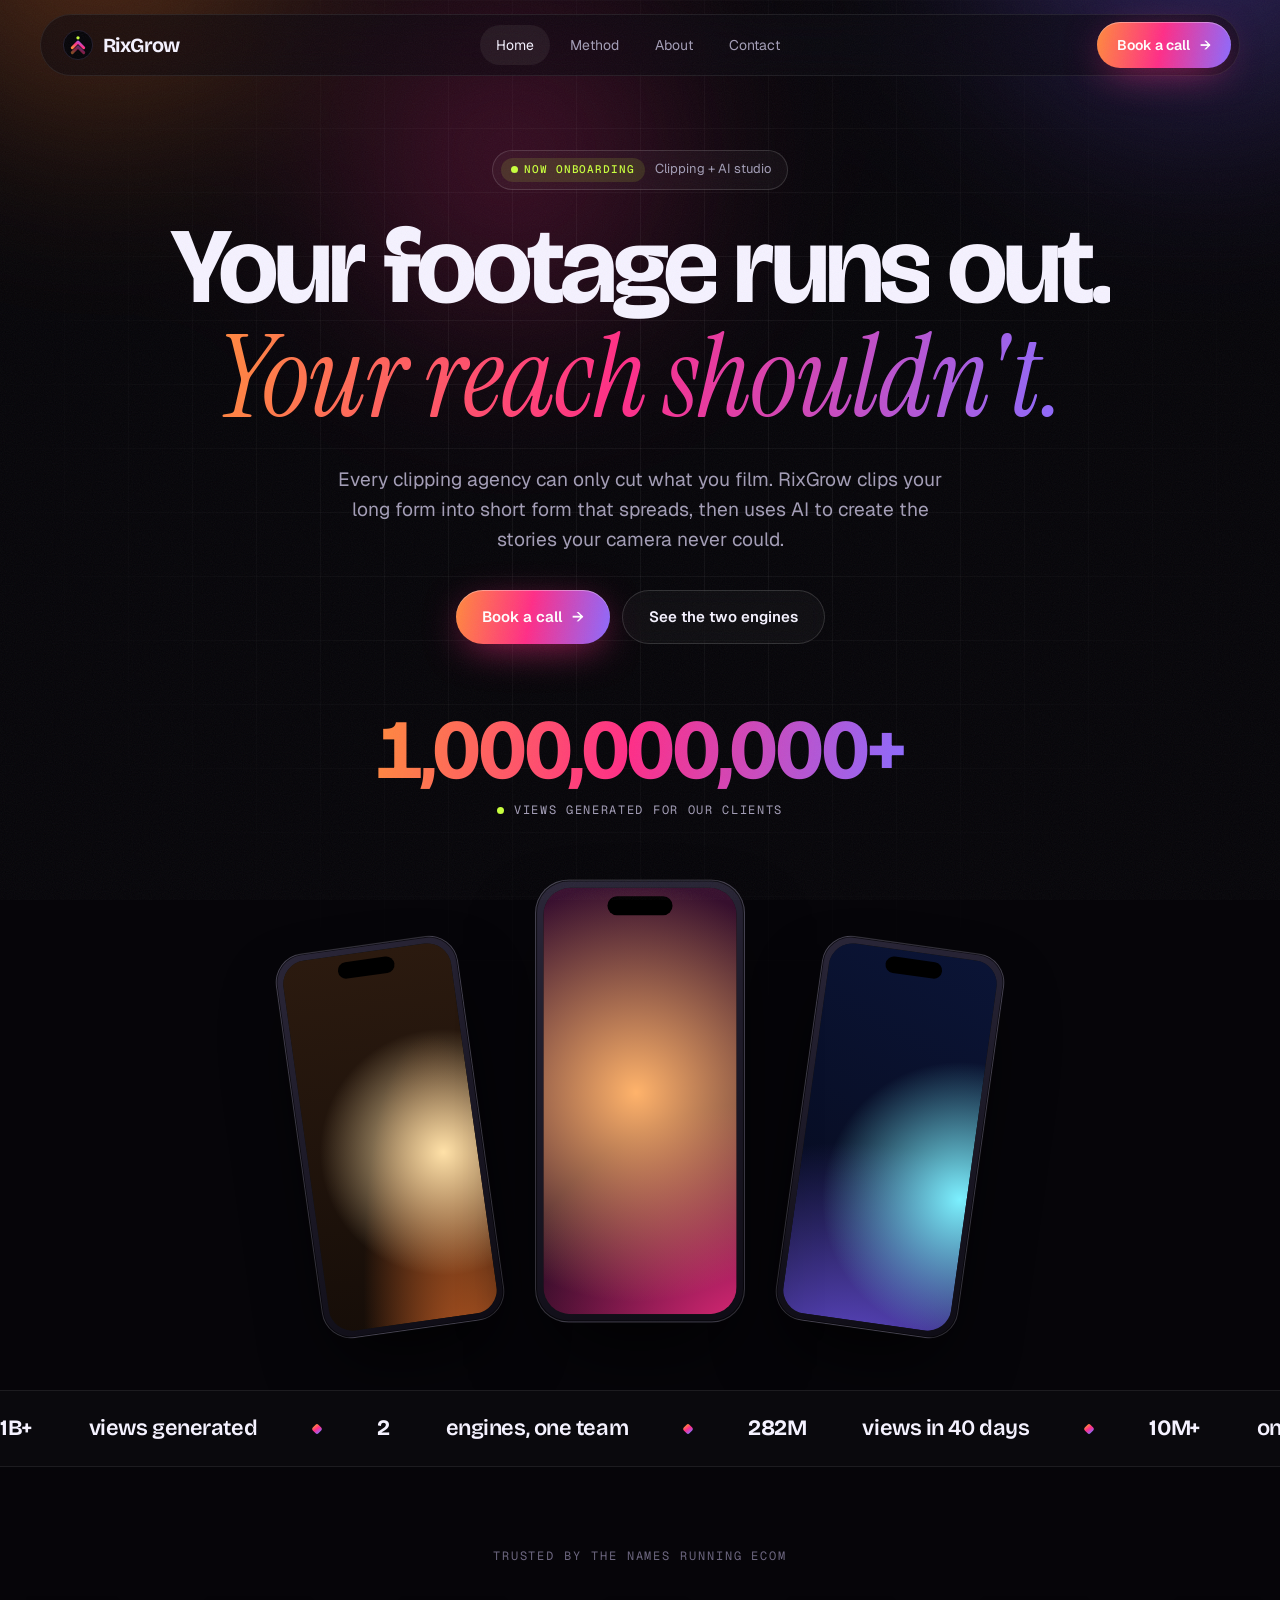
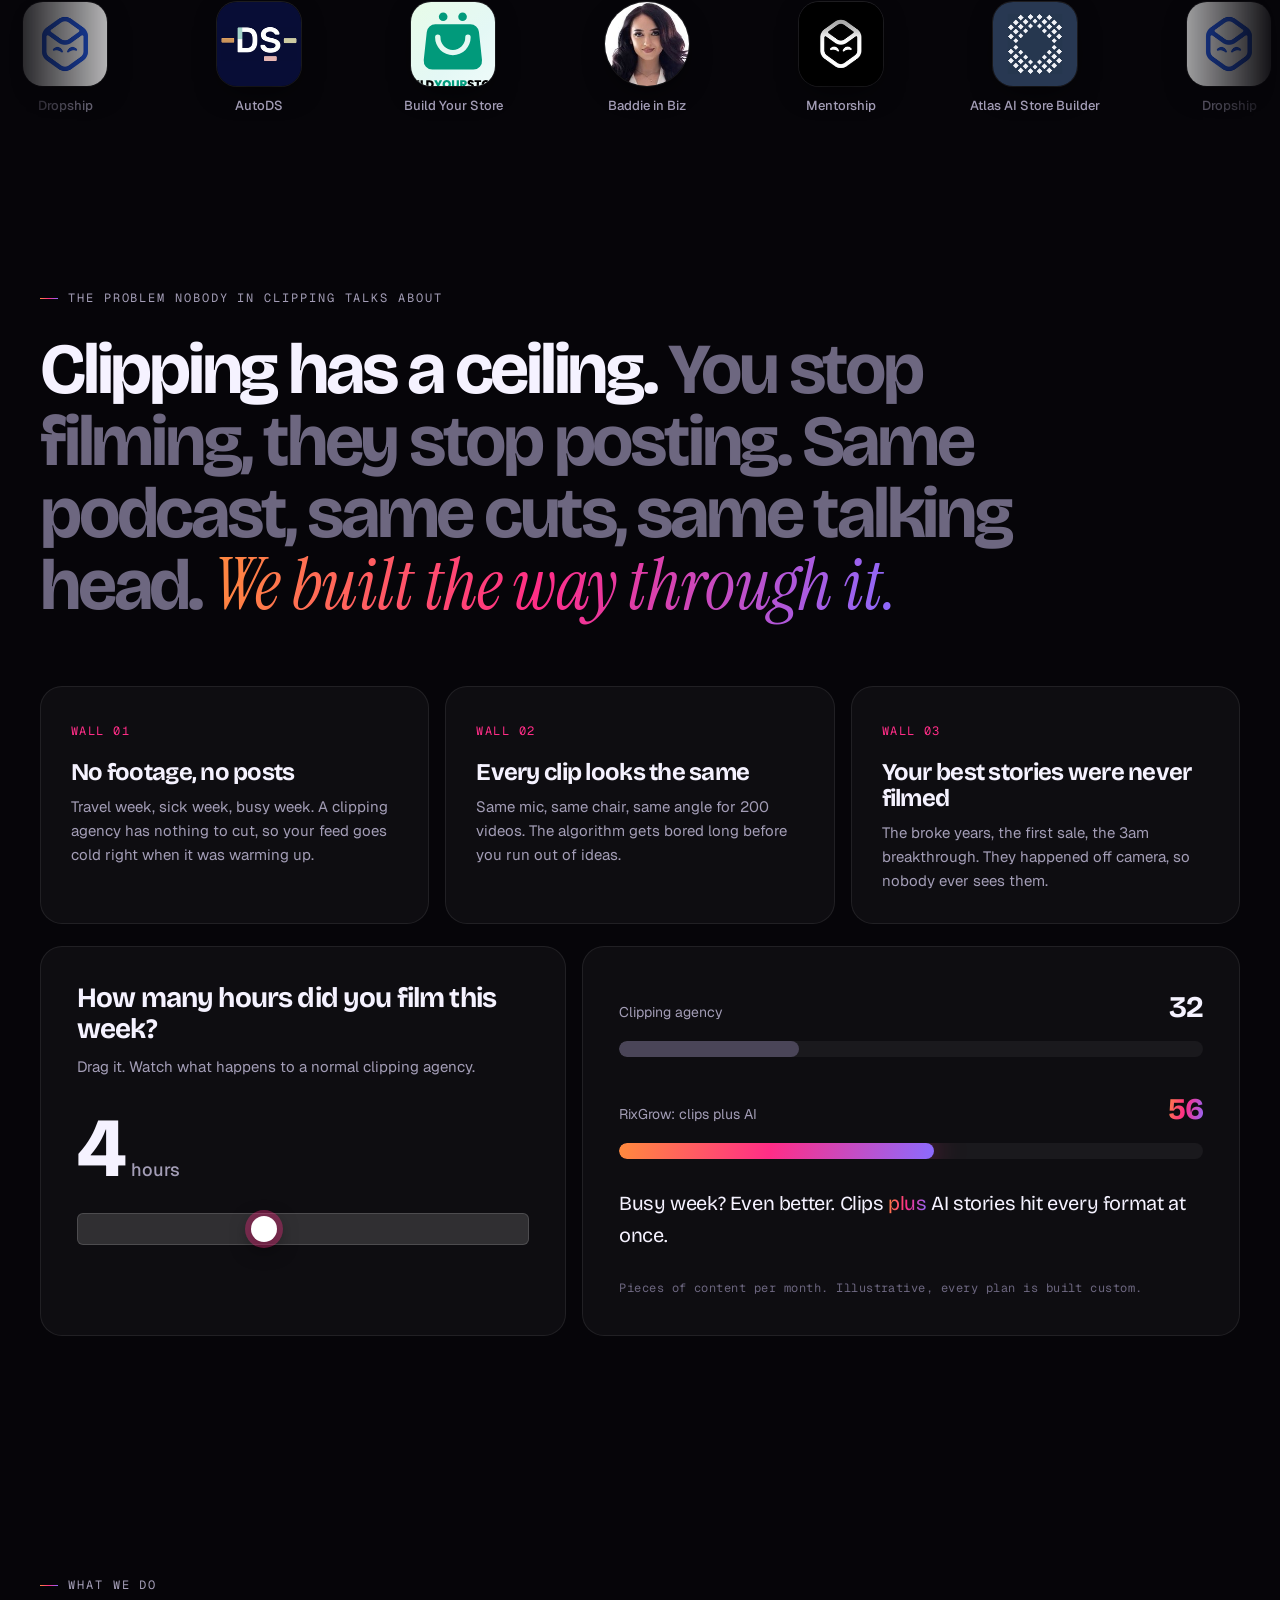
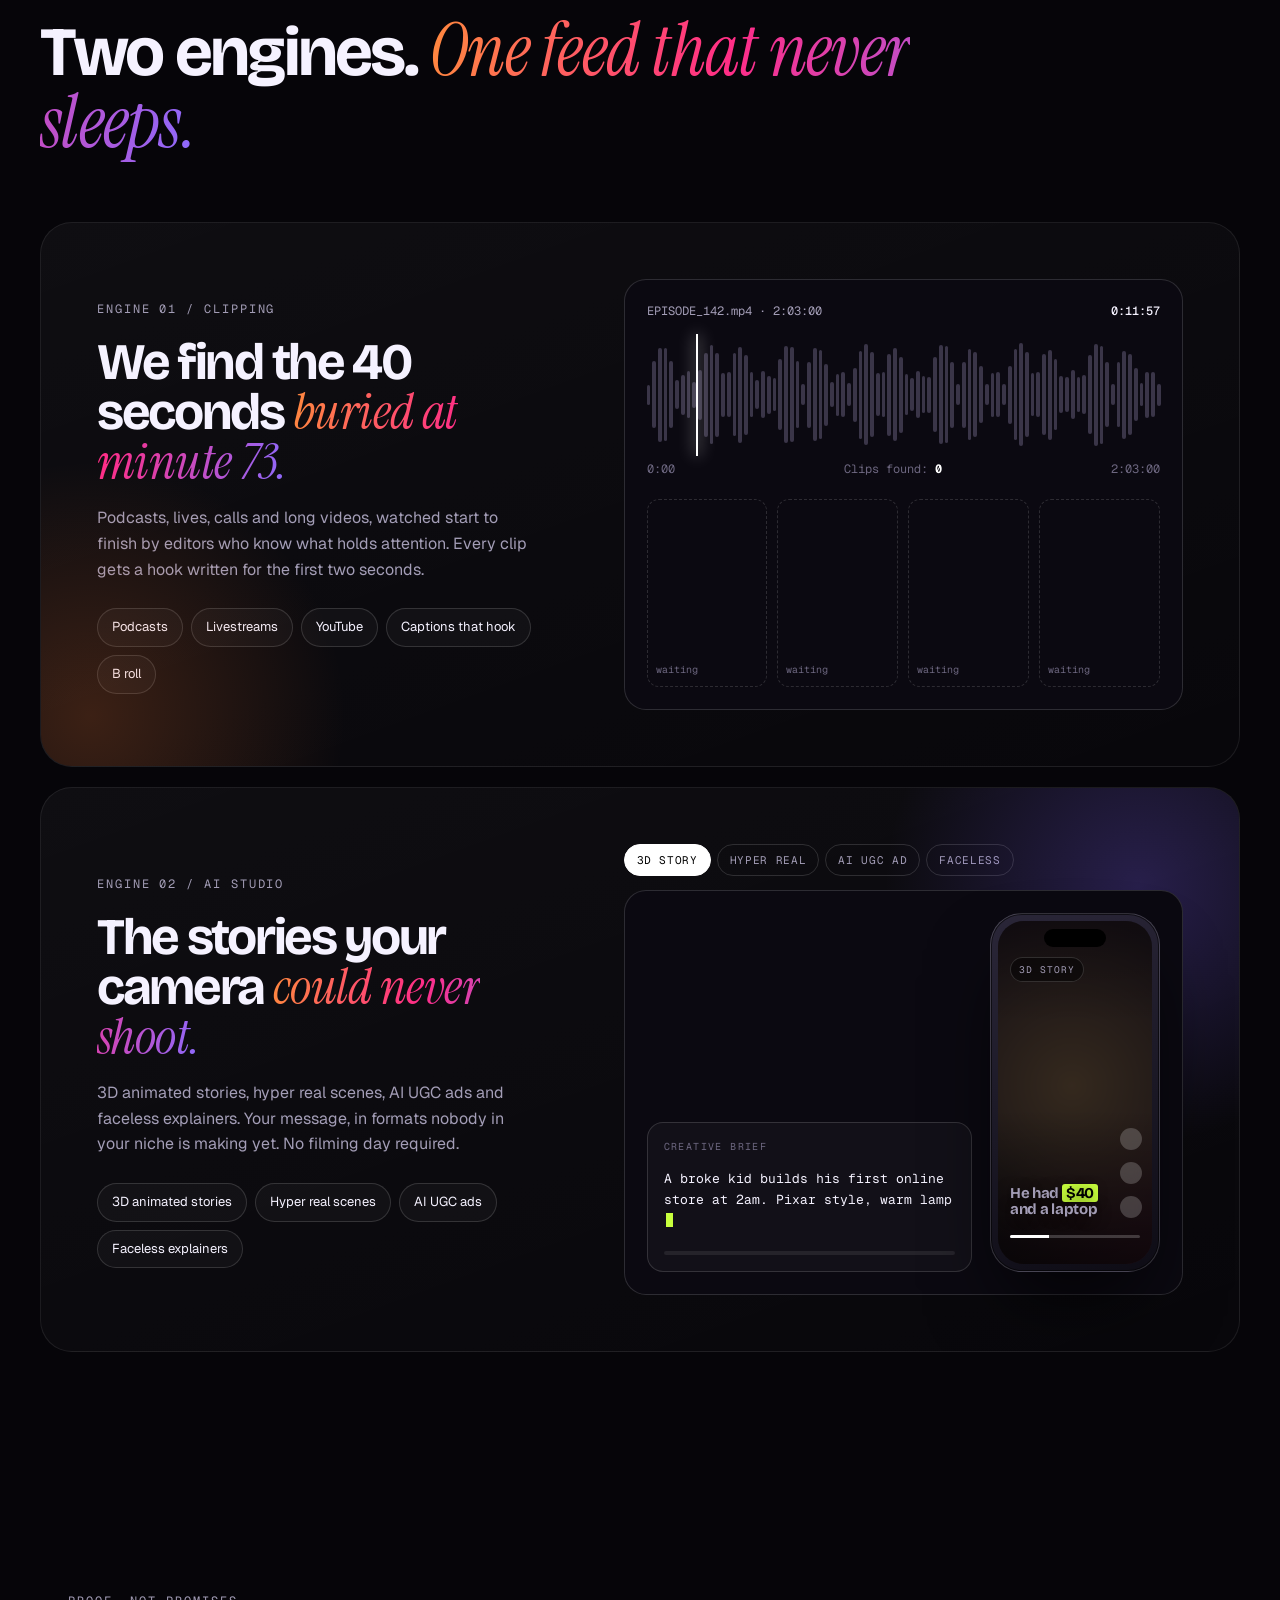
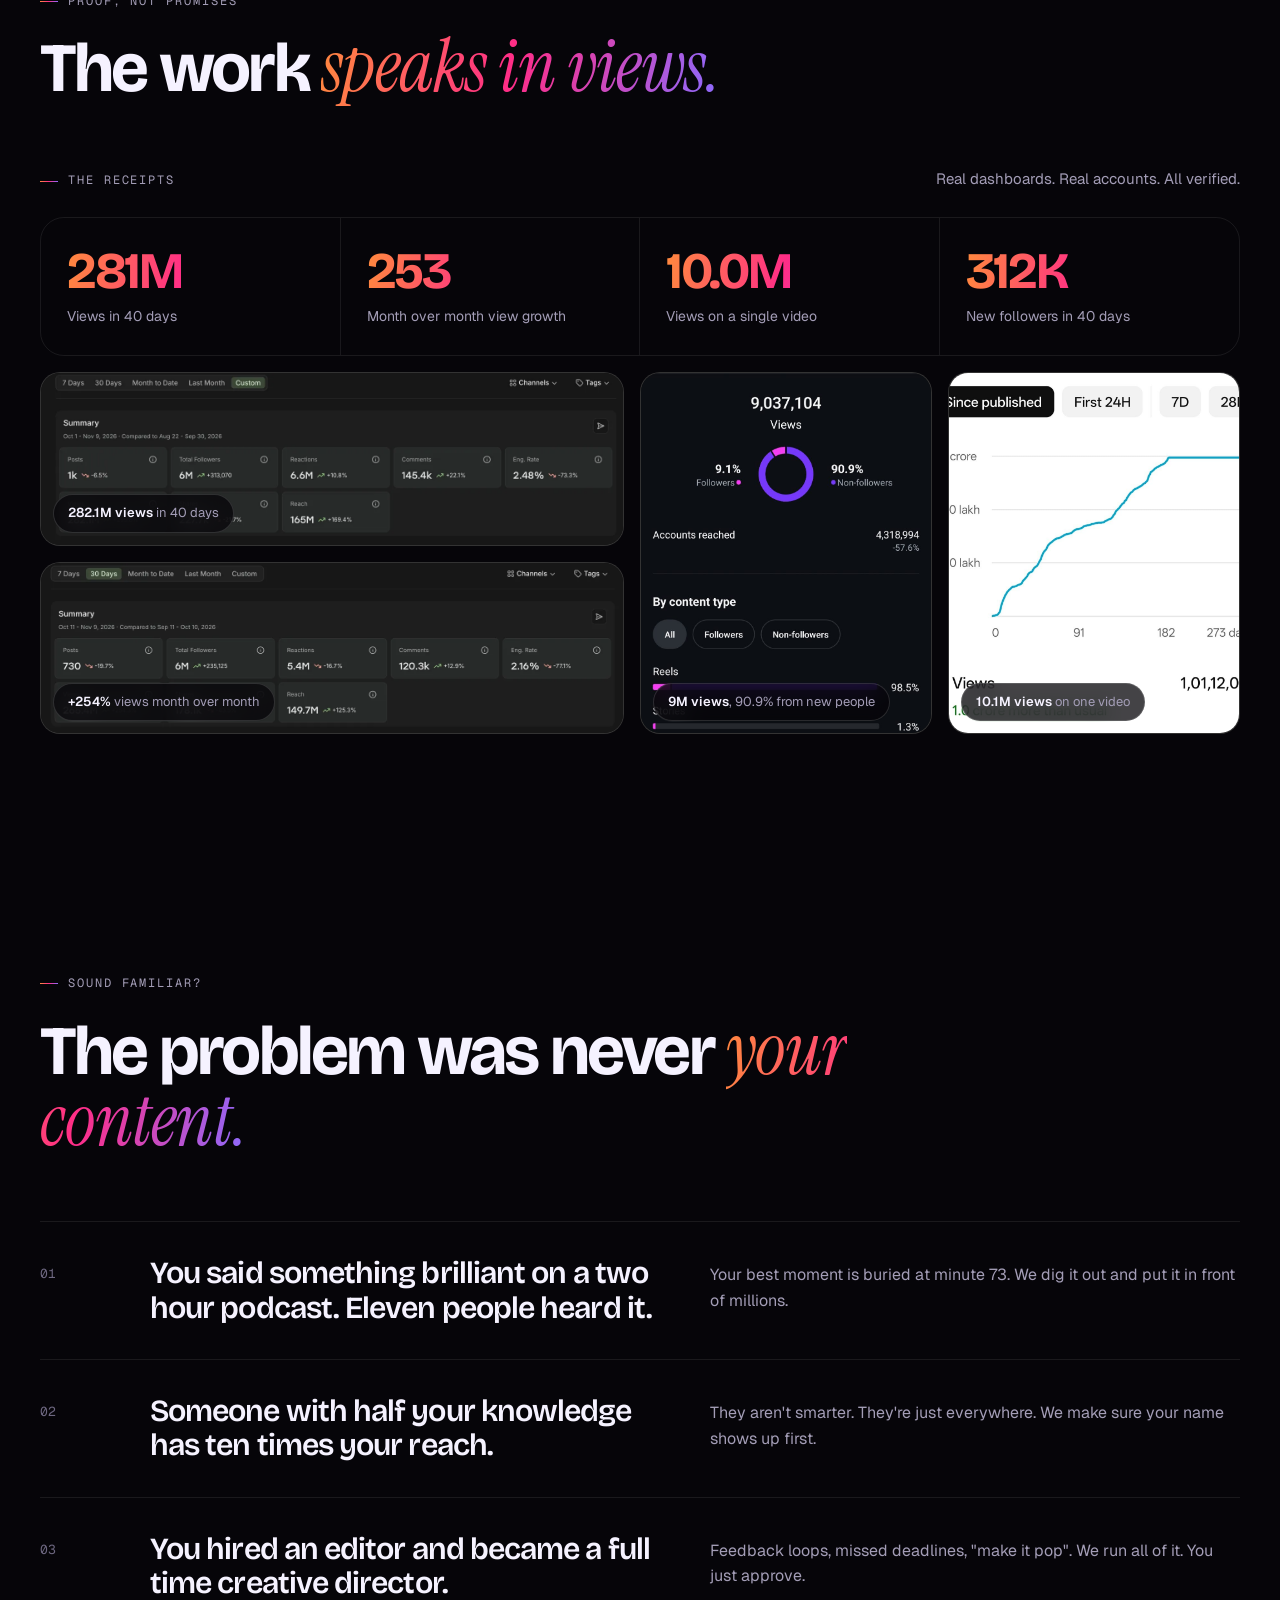
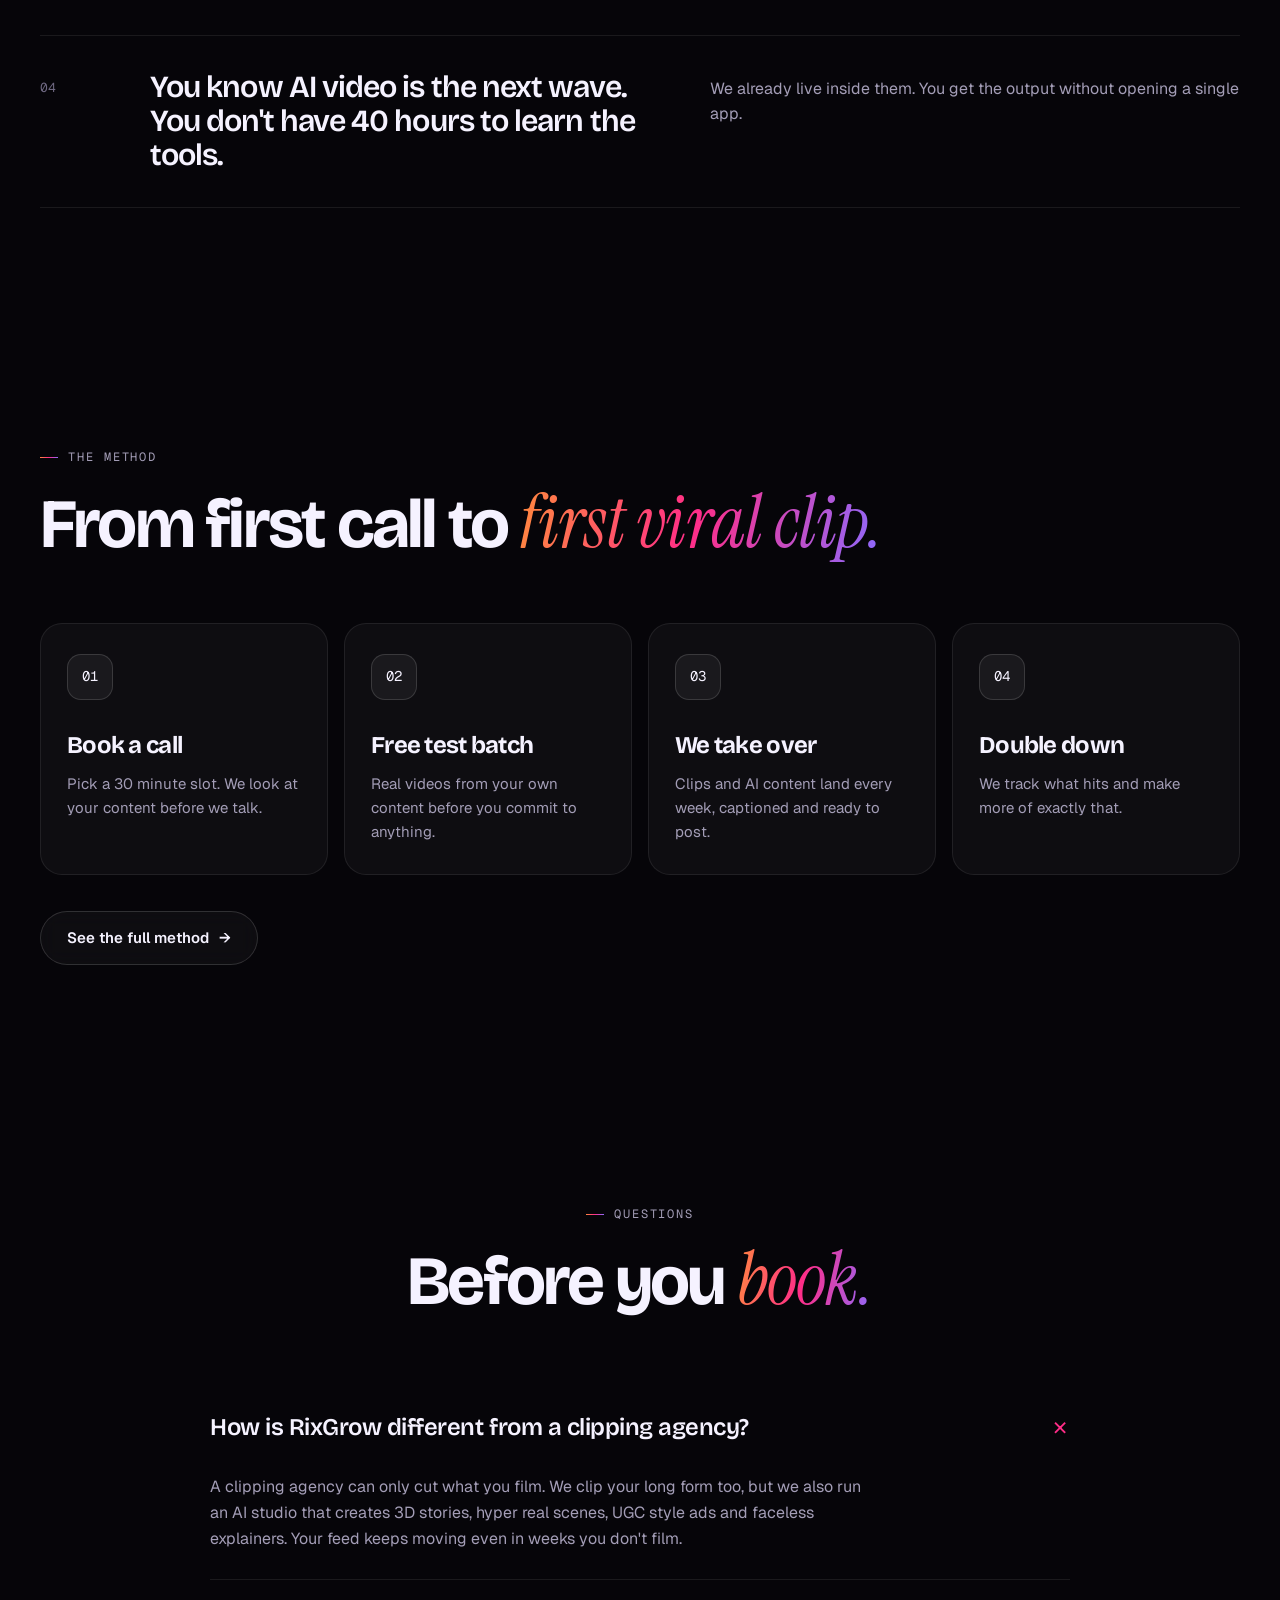
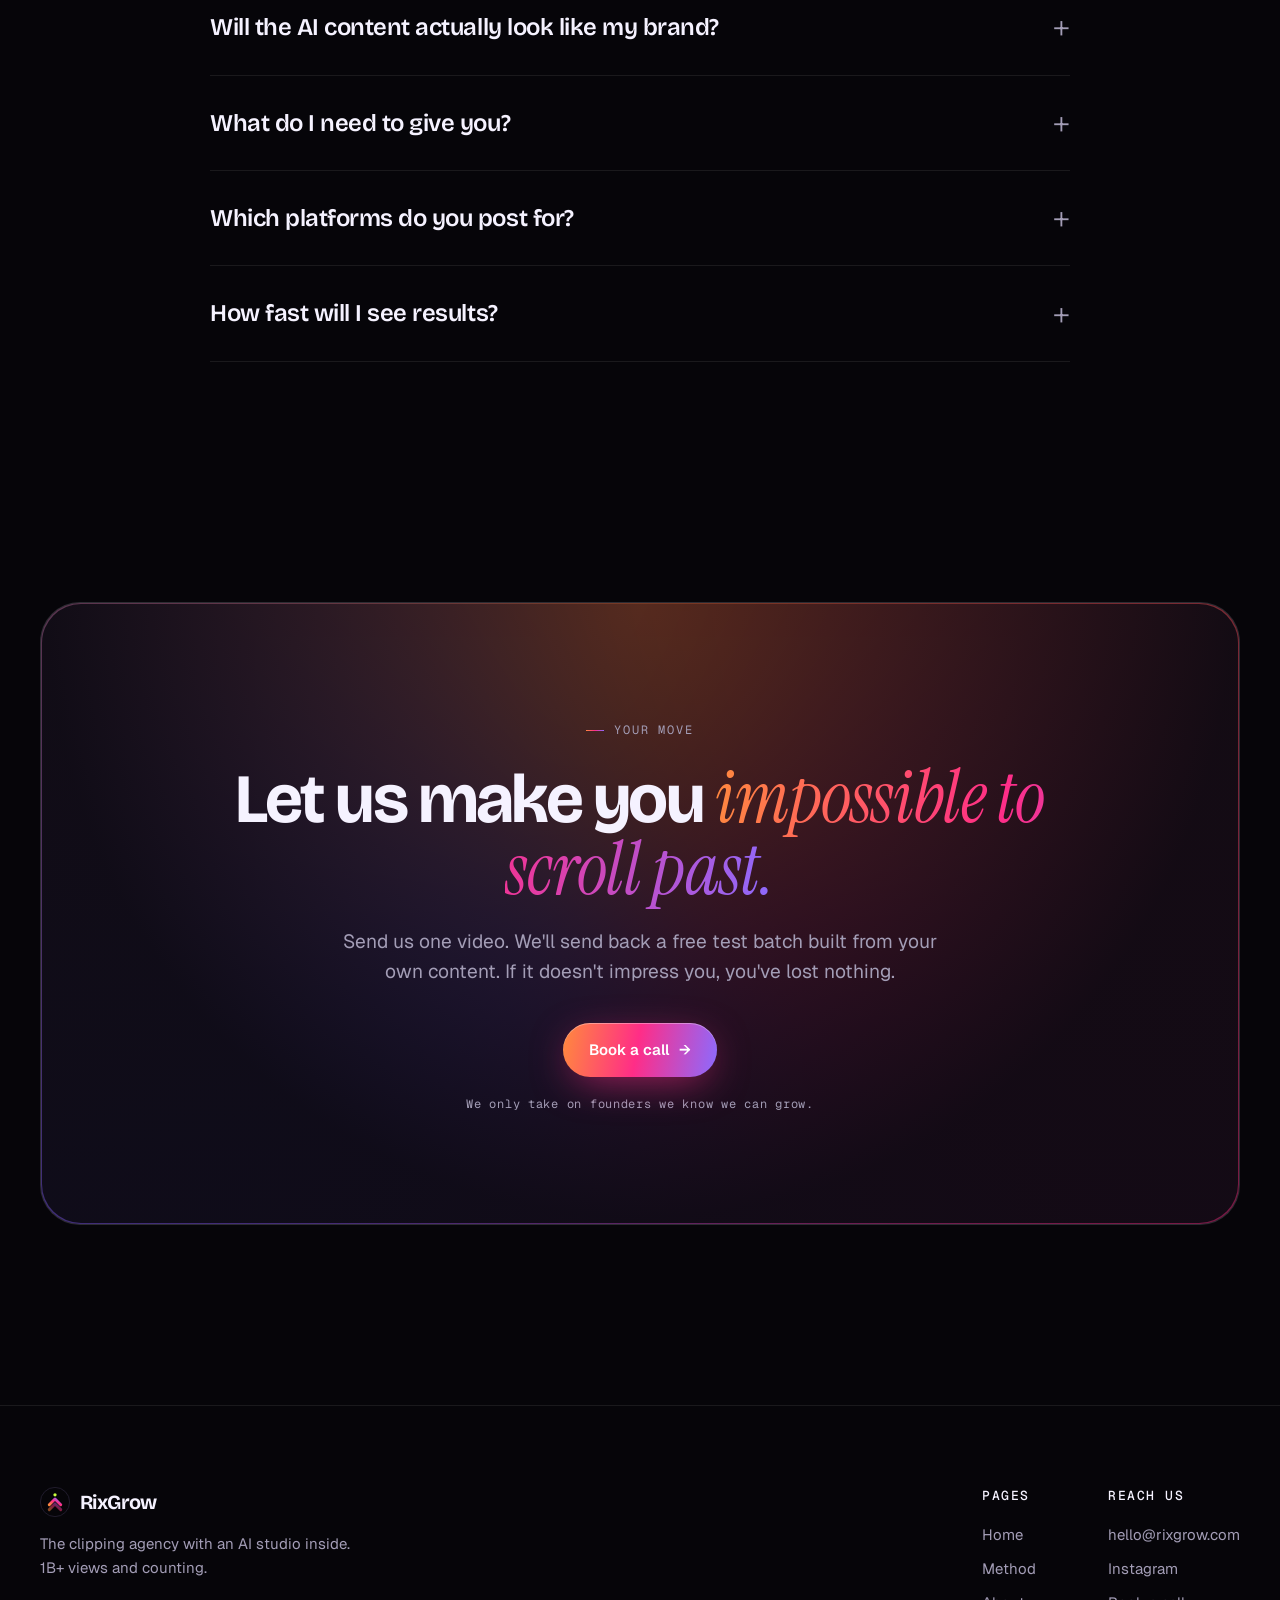
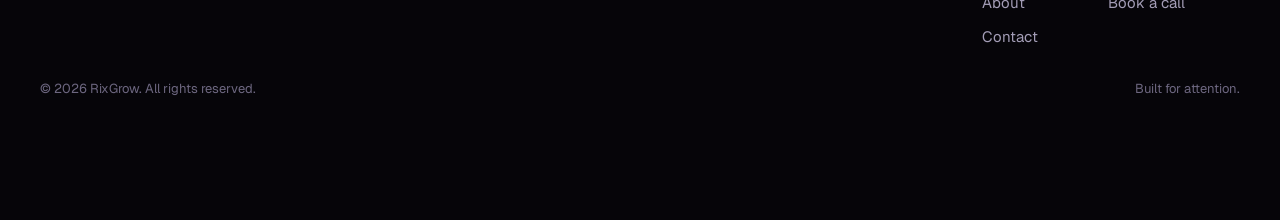
==== index.html @ 68df73bd "Add files via upload" ====
<!doctype html>
<html lang="en">
<head>
<meta charset="utf-8">
<meta name="viewport" content="width=device-width,initial-scale=1">
<title>RixGrow | The Clipping Agency With an AI Studio Inside</title>
<meta name="description" content="RixGrow clips your long form into short form that spreads, then uses AI to create the stories your camera never could. 1B+ views generated.">
<meta name="theme-color" content="#060509">
<link rel="preconnect" href="https://fonts.googleapis.com">
<link rel="preconnect" href="https://fonts.gstatic.com" crossorigin>
<link href="https://fonts.googleapis.com/css2?family=Bricolage+Grotesque:opsz,wght@12..96,400..800&family=Geist:wght@300..700&family=Geist+Mono:wght@400;500&family=Instrument+Serif:ital@0;1&display=swap" rel="stylesheet">
<link rel="stylesheet" href="styles.css?v=9">
<link rel="icon" type="image/svg+xml" href="images/logo-mark.svg">
</head>
<body data-page="home">
<header class="nav"></header>

<main>
  <!-- HERO -->
  <section class="hero">
    <div class="aurora"><span></span><span></span><span></span></div>
    <div class="gridbg"></div>
    <div class="wrap">
      <span class="pill rv"><b><i class="live"></i>NOW ONBOARDING</b> Clipping + AI studio</span>
      <h1 class="h1 split">Your footage runs out.<br><span class="serif grad">Your reach shouldn't.</span></h1>
      <p class="lead rv d2">Every clipping agency can only cut what you film. RixGrow clips your long form into short form that spreads, then uses AI to create the stories your camera never could.</p>
      <div class="ctas rv d3">
        <a href="contact.html" class="btn pri">Book a call <span class="ar">&rarr;</span></a>
        <a href="#engines" class="btn ghost">See the two engines</a>
      </div>

      <div class="counter rv d4">
        <div class="num grad" data-count="1000000000" data-fmt="full" data-suffix="+" data-dur="3200">0</div>
        <div class="lab"><i class="live"></i>Views generated for our clients</div>
      </div>

      <!-- HERO VIDEOS: drop vertical 9:16 mp4s into videos/ named hero-1.mp4 (left), hero-2.mp4 (centre), hero-3.mp4 (right). They autoplay, muted, on loop. -->
      <div class="fan rv d4">
        <div class="phone vid l float" style="animation-delay:-2s"><div class="scr"><div class="art a3"></div><video src="videos/hero-1.mp4" autoplay muted loop playsinline preload="auto" disablepictureinpicture></video><div class="notch"></div></div></div>
        <div class="phone vid c float"><div class="scr"><div class="art a1"></div><video src="videos/hero-2.mp4" autoplay muted loop playsinline preload="auto" disablepictureinpicture></video><div class="notch"></div></div></div>
        <div class="phone vid r float" style="animation-delay:-2s"><div class="scr"><div class="art a2"></div><video src="videos/hero-3.mp4" autoplay muted loop playsinline preload="auto" disablepictureinpicture></video><div class="notch"></div></div></div>
      </div>
    </div>
  </section>

  <!-- TICKER -->
  <div class="ticker">
    <div class="row">
      <span><b>1B+</b> views generated</span><span><b>2</b> engines, one team</span><span><b>282M</b> views in 40 days</span><span><b>10M+</b> on a single video</span><span><b>0</b> hours on camera for AI content</span><span>Reels &middot; Shorts &middot; TikTok</span><span><b>10+</b> active clients</span>
      <span><b>1B+</b> views generated</span><span><b>2</b> engines, one team</span><span><b>282M</b> views in 40 days</span><span><b>10M+</b> on a single video</span><span><b>0</b> hours on camera for AI content</span><span>Reels &middot; Shorts &middot; TikTok</span><span><b>10+</b> active clients</span>
    </div>
  </div>

  <!-- BRANDS -->
  <div class="brands rv">
    <p class="cap">Trusted by the names running ecom</p>
    <div class="marq">
      <div class="row">
        <span class="logo-slot"><img src="images/logos/dropship-io.png" alt="Dropship logo" class="" loading="lazy" width="72" height="72"><em>Dropship</em></span><span class="logo-slot"><img src="images/logos/autods.png" alt="AutoDS logo" class="" loading="lazy" width="72" height="72"><em>AutoDS</em></span><span class="logo-slot"><img src="images/logos/build-your-store.svg" alt="Build Your Store logo" class="" loading="lazy" width="72" height="72"><em>Build Your Store</em></span><span class="logo-slot"><img src="images/logos/baddie-in-biz.jpg" alt="Baddie in Biz logo" class="round" loading="lazy" width="72" height="72"><em>Baddie in Biz</em></span><span class="logo-slot"><img src="images/logos/mentorship.png" alt="Mentorship logo" class="" loading="lazy" width="72" height="72"><em>Mentorship</em></span><span class="logo-slot"><img src="images/logos/atlas-ai.png" alt="Atlas AI Store Builder logo" class="" loading="lazy" width="72" height="72"><em>Atlas AI Store Builder</em></span>
        <span class="logo-slot"><img src="images/logos/dropship-io.png" alt="Dropship logo" class="" loading="lazy" width="72" height="72"><em>Dropship</em></span><span class="logo-slot"><img src="images/logos/autods.png" alt="AutoDS logo" class="" loading="lazy" width="72" height="72"><em>AutoDS</em></span><span class="logo-slot"><img src="images/logos/build-your-store.svg" alt="Build Your Store logo" class="" loading="lazy" width="72" height="72"><em>Build Your Store</em></span><span class="logo-slot"><img src="images/logos/baddie-in-biz.jpg" alt="Baddie in Biz logo" class="round" loading="lazy" width="72" height="72"><em>Baddie in Biz</em></span><span class="logo-slot"><img src="images/logos/mentorship.png" alt="Mentorship logo" class="" loading="lazy" width="72" height="72"><em>Mentorship</em></span><span class="logo-slot"><img src="images/logos/atlas-ai.png" alt="Atlas AI Store Builder logo" class="" loading="lazy" width="72" height="72"><em>Atlas AI Store Builder</em></span>
      </div>
    </div>
  </div>

  <!-- THE CEILING -->
  <section class="ceiling">
    <div class="wrap">
      <span class="eyebrow rv">The problem nobody in clipping talks about</span>
      <p class="big rv" style="margin-top:26px">Clipping has a ceiling. <span class="dim">You stop filming, they stop posting. Same podcast, same cuts, same talking head.</span> <span class="serif grad">We built the way through it.</span></p>

      <div class="walls">
        <div class="wall rv d1"><span class="x">WALL 01</span><h4>No footage, no posts</h4><p>Travel week, sick week, busy week. A clipping agency has nothing to cut, so your feed goes cold right when it was warming up.</p></div>
        <div class="wall rv d2"><span class="x">WALL 02</span><h4>Every clip looks the same</h4><p>Same mic, same chair, same angle for 200 videos. The algorithm gets bored long before you run out of ideas.</p></div>
        <div class="wall rv d3"><span class="x">WALL 03</span><h4>Your best stories were never filmed</h4><p>The broke years, the first sale, the 3am breakthrough. They happened off camera, so nobody ever sees them.</p></div>
      </div>

      <div class="calc rv">
        <div class="ctrl">
          <h4>How many hours did you film this week?</h4>
          <p>Drag it. Watch what happens to a normal clipping agency.</p>
          <div class="hrs"><span id="hrsv">4</span><small>hours</small></div>
          <input type="range" id="hrs" min="0" max="10" value="4" aria-label="Hours filmed this week">
        </div>
        <div class="out">
          <div class="lane them"><div class="top"><span>Clipping agency</span><b id="them">0</b></div><div class="track"><div class="fill" id="themf"></div></div></div>
          <div class="lane us"><div class="top"><span>RixGrow: clips plus AI</span><b class="grad" id="us">0</b></div><div class="track"><div class="fill" id="usf"></div></div></div>
          <p class="msg" id="msg"></p>
          <p class="note">Pieces of content per month. Illustrative, every plan is built custom.</p>
        </div>
      </div>
    </div>
  </section>

  <!-- ENGINES -->
  <section id="engines">
    <div class="wrap">
      <div class="head rv">
        <span class="eyebrow">What we do</span>
        <h2 class="h2">Two engines. <span class="serif grad">One feed that never sleeps.</span></h2>
      </div>

      <div class="eng clip rv">
        <div>
          <span class="num">ENGINE 01 / CLIPPING</span>
          <h3>We find the 40 seconds <span class="serif grad">buried at minute 73.</span></h3>
          <p>Podcasts, lives, calls and long videos, watched start to finish by editors who know what holds attention. Every clip gets a hook written for the first two seconds.</p>
          <div class="chips"><span>Podcasts</span><span>Livestreams</span><span>YouTube</span><span>Captions that hook</span><span>B roll</span></div>
        </div>
        <div class="demo">
          <div class="top"><span>EPISODE_142.mp4 &middot; 2:03:00</span><b><span id="stamp">0:00:00</span></b></div>
          <div class="wave"><span class="head-line"></span></div>
          <div class="time"><span>0:00</span><span>Clips found: <b style="color:#fff" id="clipcount">0</b></span><span>2:03:00</span></div>
          <div class="found"><div><span>waiting</span></div><div><span>waiting</span></div><div><span>waiting</span></div><div><span>waiting</span></div></div>
        </div>
      </div>

      <div class="eng ai rv">
        <div>
          <span class="num">ENGINE 02 / AI STUDIO</span>
          <h3>The stories your camera <span class="serif grad">could never shoot.</span></h3>
          <p>3D animated stories, hyper real scenes, AI UGC ads and faceless explainers. Your message, in formats nobody in your niche is making yet. No filming day required.</p>
          <div class="chips"><span>3D animated stories</span><span>Hyper real scenes</span><span>AI UGC ads</span><span>Faceless explainers</span></div>
        </div>
        <div>
          <div class="tabs"></div>
          <div class="studio demo">
            <div class="prompt">
              <span class="lab mono">Creative brief</span>
              <div class="txt mono"></div>
              <div class="render"><i></i></div>
            </div>
            <div class="phone"><div class="scr"><div class="art a1"></div><div class="notch"></div><span class="tag">3D story</span><div class="cap">He had <em>$40</em> and a laptop</div><div class="side"><i></i><i></i><i></i></div><div class="bar"></div></div></div>
          </div>
        </div>
      </div>
    </div>
  </section>

  <!-- RESULTS -->
  <section>
    <div class="wrap">
      <div class="head rv">
        <span class="eyebrow">Proof, not promises</span>
        <h2 class="h2">The work <span class="serif grad">speaks in views.</span></h2>
      </div>
      <div class="receipts-head rv">
        <span class="eyebrow">The receipts</span>
        <p>Real dashboards. Real accounts. All verified.</p>
      </div>
      <div class="rstats rv">
        <div><div class="n grad" data-count="282100000" data-fmt="short" data-suffix="+">0</div><div class="l">Views in 40 days</div></div>
        <div><div class="n grad" data-count="254" data-suffix="%">0</div><div class="l">Month over month view growth</div></div>
        <div><div class="n grad" data-count="10100000" data-fmt="short" data-suffix="+">0</div><div class="l">Views on a single video</div></div>
        <div><div class="n grad" data-count="313000" data-fmt="short" data-suffix="+">0</div><div class="l">New followers in 40 days</div></div>
      </div>
      <div class="receipts">
        <figure class="rc wide rv"><img src="images/proof/dash-40d.webp" alt="Dashboard: 282.1M views from Oct 1 to Nov 9" loading="lazy"><figcaption><b>282.1M views</b> in 40 days</figcaption></figure>
        <figure class="rc wide rv d1"><img src="images/proof/dash-30d.webp" alt="Dashboard: 265.4M views in 30 days, up 254 percent" loading="lazy"><figcaption><b>+254%</b> views month over month</figcaption></figure>
        <figure class="rc tall rv d2"><img src="images/proof/ig-9m.jpg" alt="Instagram insights: 9 million views, 90.9 percent non followers" loading="lazy"><figcaption><b>9M views</b>, 90.9% from new people</figcaption></figure>
        <figure class="rc tall rv d3"><img src="images/proof/yt-10m.jpg" alt="YouTube analytics: 10.1 million views on one video" loading="lazy"><figcaption><b>10.1M views</b> on one video</figcaption></figure>
      </div>
    </div>
  </section>

  <!-- PAINS -->
  <section>
    <div class="wrap">
      <div class="head rv">
        <span class="eyebrow">Sound familiar?</span>
        <h2 class="h2">The problem was never <span class="serif grad">your content.</span></h2>
      </div>
      <div class="plist">
        <div class="prow rv"><span class="k">01</span><p class="q">You said something brilliant on a two hour podcast. Eleven people heard it.</p><p class="a">Your best moment is buried at minute 73. We dig it out and put it in front of millions.</p></div>
        <div class="prow rv"><span class="k">02</span><p class="q">Someone with half your knowledge has ten times your reach.</p><p class="a">They aren't smarter. They're just everywhere. We make sure your name shows up first.</p></div>
        <div class="prow rv"><span class="k">03</span><p class="q">You hired an editor and became a full time creative director.</p><p class="a">Feedback loops, missed deadlines, "make it pop". We run all of it. You just approve.</p></div>
        <div class="prow rv"><span class="k">04</span><p class="q">You know AI video is the next wave. You don't have 40 hours to learn the tools.</p><p class="a">We already live inside them. You get the output without opening a single app.</p></div>
      </div>
    </div>
  </section>

  <!-- METHOD -->
  <section>
    <div class="wrap">
      <div class="head rv">
        <span class="eyebrow">The method</span>
        <h2 class="h2">From first call to <span class="serif grad">first viral clip.</span></h2>
      </div>
      <div class="steps">
        <div class="step rv d1"><div class="k">01</div><h4>Book a call</h4><p>Pick a 30 minute slot. We look at your content before we talk.</p></div>
        <div class="step rv d2"><div class="k">02</div><h4>Free test batch</h4><p>Real videos from your own content before you commit to anything.</p></div>
        <div class="step rv d3"><div class="k">03</div><h4>We take over</h4><p>Clips and AI content land every week, captioned and ready to post.</p></div>
        <div class="step rv d4"><div class="k">04</div><h4>Double down</h4><p>We track what hits and make more of exactly that.</p></div>
      </div>
      <div class="rv" style="margin-top:36px"><a href="method.html" class="btn ghost">See the full method <span class="ar">&rarr;</span></a></div>
    </div>
  </section>

  <!-- FAQ -->
  <section>
    <div class="wrap">
      <div class="head c rv">
        <span class="eyebrow">Questions</span>
        <h2 class="h2">Before you <span class="serif grad">book.</span></h2>
      </div>
      <div class="faq rv">
        <details open><summary>How is RixGrow different from a clipping agency?</summary><p>A clipping agency can only cut what you film. We clip your long form too, but we also run an AI studio that creates 3D stories, hyper real scenes, UGC style ads and faceless explainers. Your feed keeps moving even in weeks you don't film.</p></details>
        <details><summary>Will the AI content actually look like my brand?</summary><p>Yes. Every piece starts from your story, your offer and your voice. We build a style guide in week one so everything we make looks and sounds like you, not like a generic AI video.</p></details>
        <details><summary>What do I need to give you?</summary><p>Links to your long form content and one call with us. That's it. We handle hooks, editing, captions, AI production and posting schedules.</p></details>
        <details><summary>Which platforms do you post for?</summary><p>Instagram Reels, YouTube Shorts and TikTok. Every video gets cut, captioned and sized for each one.</p></details>
        <details><summary>How fast will I see results?</summary><p>You see real work in your free test batch before you commit. Most clients see their first strong performers within the first month, and every month gets sharper because we double down on what hits.</p></details>
      </div>
    </div>
  </section>

  <!-- CTA -->
  <section>
    <div class="wrap">
      <div class="cta rv">
        <span class="eyebrow">Your move</span>
        <h2 class="h2">Let us make you <span class="serif grad">impossible to scroll past.</span></h2>
        <p class="lead">Send us one video. We'll send back a free test batch built from your own content. If it doesn't impress you, you've lost nothing.</p>
        <a href="contact.html" class="btn pri">Book a call <span class="ar">&rarr;</span></a>
        <small>We only take on founders we know we can grow.</small>
      </div>
    </div>
  </section>
</main>

<footer></footer>
<script src="main.js?v=8"></script>
</body>
</html>
---- styles.css ----
/* RixGrow v2 */
:root{
  --bg:#060509; --bg2:#0c0a12; --card:rgba(255,255,255,.035); --card2:rgba(255,255,255,.06);
  --ink:#f5f2ff; --mute:#a39db6; --dim:#6d6780; --line:rgba(255,255,255,.08); --line2:rgba(255,255,255,.14);
  --o:#ff7a2f; --p:#ff2d87; --v:#7b5cff; --lime:#c8ff3d;
  --grad:linear-gradient(100deg,#ff8a3d 0%,#ff2d87 48%,#8b6bff 100%);
  --display:"Bricolage Grotesque",system-ui,sans-serif;
  --sans:"Geist",system-ui,sans-serif;
  --mono:"Geist Mono",ui-monospace,monospace;
  --serif:"Instrument Serif",Georgia,serif;
  --r:22px;
}
*{box-sizing:border-box;margin:0;padding:0}
html{scroll-behavior:smooth}
body{background:var(--bg);color:var(--ink);font-family:var(--sans);font-size:16px;line-height:1.6;-webkit-font-smoothing:antialiased;overflow-x:hidden}
body::before{content:"";position:fixed;inset:0;pointer-events:none;z-index:100;opacity:.05;
  background-image:url("data:image/svg+xml,%3Csvg xmlns='http://www.w3.org/2000/svg' width='180' height='180'%3E%3Cfilter id='n'%3E%3CfeTurbulence type='fractalNoise' baseFrequency='.9' numOctaves='3' stitchTiles='stitch'/%3E%3C/filter%3E%3Crect width='100%25' height='100%25' filter='url(%23n)'/%3E%3C/svg%3E")}
a{color:inherit;text-decoration:none}
img,video{max-width:100%;display:block}
::selection{background:var(--p);color:#fff}

.wrap{width:min(1200px,100% - 40px);margin-inline:auto}
section{padding:120px 0;position:relative}
.grad{background:var(--grad);-webkit-background-clip:text;background-clip:text;color:transparent}
.serif{font-family:var(--serif);font-style:italic;font-weight:400;letter-spacing:-.01em}
.mono{font-family:var(--mono)}
.eyebrow{display:inline-flex;align-items:center;gap:10px;font-family:var(--mono);font-size:12px;letter-spacing:.16em;text-transform:uppercase;color:var(--mute)}
.eyebrow::before{content:"";width:18px;height:1px;background:var(--grad)}
.h1{font-family:var(--display);font-weight:700;font-size:clamp(46px,8.4vw,124px);line-height:.92;letter-spacing:-.045em}
.h2{font-family:var(--display);font-weight:700;font-size:clamp(36px,5.4vw,76px);line-height:.98;letter-spacing:-.04em}
.h3{font-family:var(--display);font-weight:600;font-size:clamp(24px,2.6vw,34px);line-height:1.05;letter-spacing:-.03em}
.h1 .serif,.h2 .serif{font-size:1.06em}
.lead{font-size:clamp(17px,1.5vw,20px);color:var(--mute);max-width:620px;line-height:1.55}
.head{display:flex;flex-direction:column;gap:20px;margin-bottom:64px;max-width:900px}
.head.c{align-items:center;text-align:center;margin-inline:auto}

/* buttons */
.btn{position:relative;display:inline-flex;align-items:center;gap:10px;height:54px;padding:0 26px;border-radius:999px;font-weight:600;font-size:15px;transition:transform .35s cubic-bezier(.2,.8,.2,1),box-shadow .35s;white-space:nowrap;cursor:pointer;border:0;font-family:var(--sans)}
.btn.pri{background:var(--grad);color:#fff;box-shadow:0 10px 40px -10px rgba(255,45,135,.7),inset 0 1px 0 rgba(255,255,255,.35)}
.btn.pri:hover{transform:translateY(-2px);box-shadow:0 18px 60px -10px rgba(255,45,135,.9),inset 0 1px 0 rgba(255,255,255,.35)}
.btn.ghost{background:var(--card);border:1px solid var(--line2);color:var(--ink);backdrop-filter:blur(10px)}
.btn.ghost:hover{background:var(--card2);transform:translateY(-2px)}
.btn .ar{transition:transform .3s}
.btn:hover .ar{transform:translateX(4px)}

/* nav */
.nav{position:fixed;top:14px;left:0;right:0;z-index:50;pointer-events:none}
.nav .bar{pointer-events:auto;display:flex;align-items:center;justify-content:space-between;gap:20px;height:62px;padding:0 8px 0 22px;border-radius:999px;background:rgba(12,10,18,.6);border:1px solid var(--line);backdrop-filter:blur(18px) saturate(1.4);-webkit-backdrop-filter:blur(18px) saturate(1.4)}
.logo{display:flex;align-items:center;gap:10px;font-family:var(--display);font-weight:700;font-size:20px;letter-spacing:-.03em}
.logo img{width:30px;height:30px;display:block}
.nav .links{display:flex;gap:4px}
.nav .links a{padding:9px 16px;border-radius:999px;font-size:14px;color:var(--mute);transition:.25s}
.nav .links a:hover{color:var(--ink)}
.nav .links a.on{color:var(--ink);background:var(--card2)}
.nav .btn{height:46px;padding:0 20px;font-size:14px}
.progress{position:fixed;top:0;left:0;height:2px;background:var(--grad);z-index:60;width:0}

/* mobile tab bar */
.tabbar{display:none}

/* hero */
.hero{min-height:100vh;padding:150px 0 60px;display:flex;flex-direction:column;justify-content:center;overflow:hidden;text-align:center}
.aurora{position:absolute;inset:-20% -10% auto;height:120%;pointer-events:none;z-index:-1;filter:blur(90px);opacity:.75}
.aurora span{position:absolute;border-radius:50%;mix-blend-mode:screen;animation:drift 18s ease-in-out infinite alternate}
.aurora span:nth-child(1){width:48vw;height:48vw;left:-6vw;top:-8vw;background:radial-gradient(circle,rgba(255,122,47,.55),transparent 65%)}
.aurora span:nth-child(2){width:52vw;height:52vw;right:-10vw;top:-12vw;background:radial-gradient(circle,rgba(123,92,255,.6),transparent 65%);animation-delay:-6s}
.aurora span:nth-child(3){width:40vw;height:40vw;left:30vw;top:14vw;background:radial-gradient(circle,rgba(255,45,135,.45),transparent 65%);animation-delay:-12s}
@keyframes drift{to{transform:translate(6vw,4vw) scale(1.15)}}
.gridbg{position:absolute;inset:0;z-index:-1;background-image:linear-gradient(var(--line) 1px,transparent 1px),linear-gradient(90deg,var(--line) 1px,transparent 1px);background-size:64px 64px;mask-image:radial-gradient(ellipse 70% 60% at 50% 30%,#000 20%,transparent 75%);-webkit-mask-image:radial-gradient(ellipse 70% 60% at 50% 30%,#000 20%,transparent 75%);opacity:.6}
.pill{display:inline-flex;align-items:center;gap:10px;padding:7px 16px 7px 8px;border-radius:999px;background:var(--card);border:1px solid var(--line2);font-size:13px;color:var(--mute);backdrop-filter:blur(10px)}
.pill b{white-space:nowrap;display:inline-flex;align-items:center;gap:6px;padding:3px 10px;border-radius:999px;background:rgba(200,255,61,.12);color:var(--lime);font-family:var(--mono);font-size:11px;letter-spacing:.08em;font-weight:500}
.live{width:7px;height:7px;border-radius:50%;background:var(--lime);box-shadow:0 0 0 0 rgba(200,255,61,.7);animation:ping 1.6s infinite}
@keyframes ping{70%{box-shadow:0 0 0 9px rgba(200,255,61,0)}100%{box-shadow:0 0 0 0 rgba(200,255,61,0)}}
.hero .h1{margin:28px auto 26px;max-width:1100px}
.hero .lead{margin:0 auto}
.hero .ctas{display:flex;gap:12px;justify-content:center;margin-top:36px;flex-wrap:wrap}
.counter{margin-top:64px;display:flex;flex-direction:column;align-items:center;gap:8px}
.counter .num{font-family:var(--display);font-weight:700;font-size:clamp(42px,6.6vw,92px);letter-spacing:-.04em;line-height:1;font-variant-numeric:tabular-nums}
.counter .lab{display:flex;align-items:center;gap:10px;font-family:var(--mono);font-size:12px;letter-spacing:.14em;text-transform:uppercase;color:var(--mute)}

/* phone */
.fan{position:relative;height:440px;margin-top:70px;perspective:1400px}
.phone{position:absolute;left:50%;top:0;width:200px;aspect-ratio:9/19;border-radius:32px;padding:7px;background:linear-gradient(160deg,#2a2638,#0e0c15);border:1px solid var(--line2);box-shadow:0 40px 80px -20px rgba(0,0,0,.8),0 0 0 1px rgba(0,0,0,.6) inset;transition:transform .6s cubic-bezier(.2,.8,.2,1)}
.phone .scr{position:relative;width:100%;height:100%;border-radius:26px;overflow:hidden;background:#111}
.phone .art{position:absolute;inset:0;animation:pan 10s ease-in-out infinite alternate;background-size:160% 160%}
@keyframes pan{to{background-position:100% 100%}}
.phone .notch{position:absolute;top:8px;left:50%;transform:translateX(-50%);width:62px;height:18px;border-radius:12px;background:#000;z-index:3}
.phone .tag{position:absolute;top:36px;left:12px;z-index:3;font-family:var(--mono);font-size:9.5px;letter-spacing:.1em;text-transform:uppercase;padding:4px 8px;border-radius:999px;background:rgba(0,0,0,.45);backdrop-filter:blur(6px);border:1px solid rgba(255,255,255,.15)}
.phone .cap{position:absolute;left:12px;right:40px;bottom:46px;z-index:3;font-family:var(--display);font-weight:700;font-size:15px;line-height:1.1;letter-spacing:-.02em;text-shadow:0 2px 14px rgba(0,0,0,.6)}
.phone .cap em{font-style:normal;background:var(--lime);color:#000;padding:0 4px;border-radius:3px}
.phone .side{position:absolute;right:10px;bottom:46px;z-index:3;display:flex;flex-direction:column;gap:12px}
.phone .side i{width:22px;height:22px;border-radius:50%;background:rgba(255,255,255,.2);backdrop-filter:blur(4px)}
.phone .bar{position:absolute;left:12px;right:12px;bottom:26px;height:3px;border-radius:3px;background:rgba(255,255,255,.2);z-index:3;overflow:hidden}
.phone .bar::after{content:"";position:absolute;inset:0;width:30%;background:#fff;animation:play 6s linear infinite}
@keyframes play{from{width:0}to{width:100%}}
.phone .scr::after{content:"";position:absolute;inset:0;background:linear-gradient(180deg,rgba(0,0,0,.25),transparent 30%,transparent 55%,rgba(0,0,0,.65));z-index:2}
/* art styles */
.a1{background:radial-gradient(circle at 30% 30%,#ffb36b,transparent 40%),radial-gradient(circle at 70% 70%,#ff2d87,transparent 50%),linear-gradient(160deg,#3a1030,#120614)}
.a2{background:radial-gradient(circle at 60% 40%,#7cf0ff,transparent 35%),radial-gradient(circle at 30% 80%,#7b5cff,transparent 55%),linear-gradient(200deg,#0b1538,#05060f)}
.a3{background:radial-gradient(circle at 50% 35%,#ffe1a8,transparent 30%),radial-gradient(ellipse at 50% 100%,#ff7a2f,transparent 60%),linear-gradient(180deg,#2b1a0f,#0a0604)}
.a4{background:radial-gradient(circle at 40% 30%,#c8ff3d,transparent 30%),radial-gradient(circle at 70% 80%,#1fd1a5,transparent 50%),linear-gradient(170deg,#0d2a22,#030a08)}
.a5{background:radial-gradient(circle at 70% 25%,#ff8ad8,transparent 35%),radial-gradient(circle at 20% 70%,#8b6bff,transparent 50%),linear-gradient(190deg,#24123d,#08050f)}
.a6{background:radial-gradient(circle at 50% 50%,#ffffff55,transparent 25%),radial-gradient(circle at 20% 20%,#ff2d87,transparent 45%),radial-gradient(circle at 80% 80%,#ff7a2f,transparent 45%),linear-gradient(160deg,#1a0a14,#060306)}
.fan .phone.l{transform:translateX(-50%) translateX(-250px) translateY(36px) rotate(-8deg) scale(.92);z-index:2}
.fan .phone.c{transform:translateX(-50%) scale(1.05);z-index:3}
.fan .phone.r{transform:translateX(-50%) translateX(250px) translateY(36px) rotate(8deg) scale(.92);z-index:2}
.phone.vid .scr::after{display:none}
.phone.vid video{position:absolute;inset:0;width:100%;height:100%;object-fit:cover;z-index:1;opacity:0;transition:opacity .6s}
.phone.vid video.on{opacity:1}
.float{animation:bob 6s ease-in-out infinite}
@keyframes bob{50%{translate:0 -12px}}

/* ticker */
.ticker{border-block:1px solid var(--line);background:rgba(255,255,255,.015);overflow:hidden;padding:20px 0}
.ticker .row{display:flex;gap:56px;width:max-content;animation:scroll 40s linear infinite}
.ticker .row span{font-family:var(--display);font-weight:600;font-size:22px;letter-spacing:-.02em;display:flex;align-items:center;gap:56px;white-space:nowrap}
.ticker .row span::after{content:"";width:8px;height:8px;border-radius:2px;background:var(--grad);transform:rotate(45deg)}
.ticker .row b{font-weight:700}
@keyframes scroll{to{transform:translateX(-50%)}}

/* brands */
.brands{padding:80px 0 40px;text-align:center}
.brands .cap{font-family:var(--mono);font-size:12px;letter-spacing:.16em;text-transform:uppercase;color:var(--dim);margin-bottom:30px}
.marq{overflow:hidden;mask-image:linear-gradient(90deg,transparent,#000 12%,#000 88%,transparent);-webkit-mask-image:linear-gradient(90deg,transparent,#000 12%,#000 88%,transparent)}
.marq .row{display:flex;gap:70px;width:max-content;animation:scroll 32s linear infinite}
.marq span{font-family:var(--display);font-size:clamp(24px,3vw,38px);font-weight:600;letter-spacing:-.03em;color:#cfc9e0;opacity:.75;white-space:nowrap}
.marq .row{gap:64px;align-items:flex-start;padding:6px 0}
.marq .logo-slot{opacity:1;display:flex;flex-direction:column;align-items:center;gap:12px;width:130px}
.marq .logo-slot img{width:84px;height:84px;border-radius:20px;object-fit:cover;box-shadow:0 10px 30px -10px rgba(0,0,0,.8),0 0 0 1px rgba(255,255,255,.1);transition:transform .35s cubic-bezier(.2,.8,.2,1)}
.marq .logo-slot img.round{border-radius:50%}
.marq .logo-slot:hover img{transform:translateY(-4px) scale(1.05)}
.marq .logo-slot em{font-style:normal;font-family:var(--sans)!important;font-size:13px;font-weight:500;letter-spacing:0;color:var(--mute);text-align:center;line-height:1.3;white-space:normal}
@media (max-width:760px){.marq .row{gap:36px}.marq .logo-slot{width:96px}.marq .logo-slot img{width:60px;height:60px;border-radius:15px}.marq .logo-slot em{font-size:12px}}

/* ceiling */
.ceiling .big{font-family:var(--display);font-weight:700;font-size:clamp(34px,5.6vw,80px);line-height:1;letter-spacing:-.045em;max-width:1050px}
.ceiling .big .dim{color:var(--dim)}
.walls{display:grid;grid-template-columns:repeat(3,1fr);gap:16px;margin-top:64px}
.wall{padding:30px;border-radius:var(--r);background:var(--card);border:1px solid var(--line);position:relative;overflow:hidden}
.wall .x{font-family:var(--mono);font-size:12px;color:var(--p);letter-spacing:.12em}
.wall h4{font-family:var(--display);font-size:24px;letter-spacing:-.03em;line-height:1.1;margin:16px 0 10px}
.wall p{color:var(--mute);font-size:15px}

/* calculator */
.calc{margin-top:22px;display:grid;grid-template-columns:1fr 1.25fr;gap:16px}
.calc .ctrl,.calc .out{padding:36px;border-radius:var(--r);border:1px solid var(--line);background:var(--card)}
.calc .ctrl h4{font-family:var(--display);font-size:28px;letter-spacing:-.03em;line-height:1.1}
.calc .ctrl p{color:var(--mute);font-size:15px;margin-top:10px}
.calc .hrs{font-family:var(--display);font-weight:700;font-size:84px;letter-spacing:-.05em;line-height:1;margin-top:28px}
.calc .hrs small{font-size:18px;color:var(--mute);font-family:var(--sans);font-weight:500;letter-spacing:0;margin-left:8px}
input[type=range]{-webkit-appearance:none;appearance:none;width:100%;height:6px;border-radius:6px;background:var(--line2);margin-top:22px;outline:none}
input[type=range]::-webkit-slider-thumb{-webkit-appearance:none;width:26px;height:26px;border-radius:50%;background:#fff;box-shadow:0 0 0 6px rgba(255,45,135,.35),0 6px 20px rgba(0,0,0,.6);cursor:grab}
input[type=range]::-moz-range-thumb{width:26px;height:26px;border-radius:50%;background:#fff;border:0;cursor:grab}
.calc .out{display:flex;flex-direction:column;justify-content:center;gap:28px}
.lane .top{display:flex;justify-content:space-between;align-items:baseline;margin-bottom:10px}
.lane .top span{font-size:14px;color:var(--mute)}
.lane .top b{font-family:var(--display);font-size:30px;letter-spacing:-.03em}
.track{height:16px;border-radius:999px;background:rgba(255,255,255,.05);overflow:hidden}
.fill{height:100%;border-radius:999px;transition:width .6s cubic-bezier(.2,.8,.2,1)}
.lane.them .fill{background:#4a4558}
.lane.us .fill{background:var(--grad);box-shadow:0 0 30px rgba(255,45,135,.5)}
.calc .note{font-size:12px;color:var(--dim);font-family:var(--mono);letter-spacing:.04em}
.calc .msg{font-family:var(--display);font-size:20px;letter-spacing:-.02em;min-height:52px}

/* engines */
.eng{display:grid;grid-template-columns:1fr 1.15fr;gap:40px;align-items:center;padding:56px;border-radius:32px;border:1px solid var(--line);background:linear-gradient(160deg,rgba(255,255,255,.04),rgba(255,255,255,.01));position:relative;overflow:hidden}
.eng+.eng{margin-top:20px}
.eng .num{font-family:var(--mono);font-size:12px;letter-spacing:.16em;color:var(--mute)}
.eng h3{font-family:var(--display);font-weight:700;font-size:clamp(34px,4vw,56px);letter-spacing:-.045em;line-height:.98;margin:16px 0 18px}
.eng p{color:var(--mute);max-width:440px}
.chips{display:flex;flex-wrap:wrap;gap:8px;margin-top:26px}
.chips span{font-size:13px;padding:8px 14px;border-radius:999px;border:1px solid var(--line2);background:rgba(255,255,255,.03)}
.eng.ai::before{content:"";position:absolute;width:600px;height:600px;right:-200px;top:-200px;background:radial-gradient(circle,rgba(123,92,255,.25),transparent 60%);pointer-events:none}
.eng.clip::before{content:"";position:absolute;width:600px;height:600px;left:-250px;bottom:-250px;background:radial-gradient(circle,rgba(255,122,47,.2),transparent 60%);pointer-events:none}

/* clip demo */
.demo{position:relative;border-radius:22px;border:1px solid var(--line2);background:#0b0911;padding:22px;font-family:var(--mono);font-size:12px;color:var(--mute)}
.demo .top{display:flex;justify-content:space-between;align-items:center;margin-bottom:18px}
.demo .top b{color:var(--ink);font-weight:500}
.wave{position:relative;height:110px;display:flex;align-items:center;gap:2px}
.wave i{flex:1;border-radius:2px;background:#3a3548;transition:background .3s}
.wave i.hit{background:var(--grad)}
.head-line{position:absolute;top:-6px;bottom:-6px;width:2px;background:#fff;box-shadow:0 0 16px #fff;left:0}
.time{display:flex;justify-content:space-between;margin-top:10px;color:var(--dim)}
.found{display:grid;grid-template-columns:repeat(4,1fr);gap:10px;margin-top:20px}
.found div{aspect-ratio:9/14;border-radius:12px;border:1px dashed var(--line2);display:flex;align-items:flex-end;padding:8px;font-size:10px;color:var(--dim);transition:.5s cubic-bezier(.2,.8,.2,1);overflow:hidden;position:relative}
.found div.on{border:1px solid rgba(255,255,255,.2);color:#fff;transform:translateY(-4px)}
.found div.on::before{content:"";position:absolute;inset:0;background:var(--g,var(--grad));opacity:.85;z-index:-1}
.found div span{position:relative}

/* ai demo */
.tabs{display:flex;gap:6px;flex-wrap:wrap;margin-bottom:14px}
.tabs button{font-family:var(--mono);font-size:11px;letter-spacing:.06em;text-transform:uppercase;padding:8px 12px;border-radius:999px;border:1px solid var(--line2);background:transparent;color:var(--mute);cursor:pointer;transition:.25s}
.tabs button.on{background:#fff;color:#000;border-color:#fff}
.studio{display:grid;grid-template-columns:1fr 170px;gap:18px;align-items:end}
.prompt{border-radius:16px;border:1px solid var(--line2);background:rgba(255,255,255,.03);padding:16px;min-height:150px;display:flex;flex-direction:column;justify-content:space-between}
.prompt .lab{font-size:10px;letter-spacing:.14em;text-transform:uppercase;color:var(--dim)}
.prompt .txt{color:var(--ink);font-size:13px;line-height:1.6;margin:10px 0 14px;min-height:62px}
.prompt .txt::after{content:"";display:inline-block;width:7px;height:14px;background:var(--lime);vertical-align:-2px;margin-left:2px;animation:blink 1s steps(1) infinite}
@keyframes blink{50%{opacity:0}}
.render{height:4px;border-radius:4px;background:rgba(255,255,255,.08);overflow:hidden}
.render i{display:block;height:100%;width:0;background:var(--grad)}
.studio .phone{position:relative;left:auto;top:auto;width:170px;transform:none}
.studio .phone .art{transition:opacity .6s}

/* results wall */
.reels{display:grid;grid-template-columns:repeat(4,1fr);gap:16px}
.reel{position:relative;aspect-ratio:9/16;border-radius:22px;overflow:hidden;border:1px solid var(--line);transition:transform .5s cubic-bezier(.2,.8,.2,1)}
.reel:hover{transform:translateY(-8px) rotate(-1deg)}
.reel .art{position:absolute;inset:0;background-size:160% 160%;animation:pan 12s ease-in-out infinite alternate}
.reel::after{content:"";position:absolute;inset:0;background:linear-gradient(180deg,transparent 45%,rgba(0,0,0,.8))}
.reel .meta{position:absolute;left:18px;right:18px;bottom:18px;z-index:2}
.reel .v{font-family:var(--display);font-weight:700;font-size:34px;letter-spacing:-.04em;line-height:1}
.reel .c{font-size:13px;color:#ddd;margin-top:6px}
.reel .t{position:absolute;top:16px;left:16px;z-index:2;font-family:var(--mono);font-size:10px;letter-spacing:.12em;text-transform:uppercase;padding:5px 10px;border-radius:999px;background:rgba(0,0,0,.4);backdrop-filter:blur(6px);border:1px solid rgba(255,255,255,.15)}
.reel .pb{position:absolute;inset:0;margin:auto;width:58px;height:58px;border-radius:50%;background:rgba(255,255,255,.14);backdrop-filter:blur(8px);z-index:2;border:1px solid rgba(255,255,255,.25)}
.reel .pb::after{content:"";position:absolute;left:23px;top:19px;border-left:16px solid #fff;border-top:10px solid transparent;border-bottom:10px solid transparent}

/* receipts */
.reel .meta .c{font-family:var(--display);font-weight:600;font-size:20px;letter-spacing:-.02em;color:#fff}
.receipts-head{display:flex;justify-content:space-between;align-items:end;gap:20px;flex-wrap:wrap;margin:0 0 26px}
.receipts-head p{color:var(--mute);font-size:15px}
.rstats{display:grid;grid-template-columns:repeat(4,1fr);border:1px solid var(--line);border-radius:24px;overflow:hidden;margin-bottom:16px}
.rstats>div{padding:28px 26px;border-right:1px solid var(--line)}
.rstats>div:last-child{border-right:0}
.rstats .n{font-family:var(--display);font-weight:700;font-size:clamp(36px,4vw,56px);letter-spacing:-.045em;line-height:1}
.rstats .l{color:var(--mute);font-size:14px;margin-top:8px}
.receipts{display:grid;grid-template-columns:2fr 1fr 1fr;grid-template-rows:auto auto;gap:16px}
.rc{position:relative;border-radius:20px;overflow:hidden;border:1px solid var(--line2);background:#111;cursor:zoom-in;transition:transform .4s cubic-bezier(.2,.8,.2,1),border-color .3s}
.rc:hover{transform:translateY(-4px);border-color:rgba(255,255,255,.25)}
.rc img{width:100%;height:100%;object-fit:cover;object-position:top}
.rc.wide{grid-column:1}
.rc.tall{grid-row:1/3;min-height:100%}
.rc.tall:nth-of-type(3){grid-column:2}
.rc.tall:nth-of-type(4){grid-column:3}
.rc.tall img{position:absolute;inset:0}
.rc figcaption{position:absolute;left:12px;bottom:12px;padding:8px 14px;border-radius:999px;background:rgba(6,5,9,.75);backdrop-filter:blur(10px);border:1px solid var(--line2);font-size:13px;color:var(--mute)}
.rc figcaption b{color:var(--ink);font-weight:600}
.lightbox{position:fixed;inset:0;z-index:200;background:rgba(4,3,8,.9);backdrop-filter:blur(8px);display:grid;place-items:center;padding:24px;cursor:zoom-out;opacity:0;pointer-events:none;transition:opacity .3s}
.lightbox.on{opacity:1;pointer-events:auto}
.lightbox img{max-width:min(1200px,100%);max-height:88vh;border-radius:16px;border:1px solid var(--line2)}

/* pains list */
.plist{border-top:1px solid var(--line)}
.prow{display:grid;grid-template-columns:80px 1fr 1fr;gap:30px;padding:34px 0;border-bottom:1px solid var(--line);align-items:start;transition:.4s}
.prow .k{font-family:var(--mono);font-size:13px;color:var(--dim);padding-top:8px}
.prow .q{font-family:var(--display);font-weight:600;font-size:clamp(22px,2.4vw,32px);letter-spacing:-.03em;line-height:1.12;transition:.4s}
.prow .a{color:var(--mute);padding-top:6px}
.prow:hover .q{background:var(--grad);-webkit-background-clip:text;background-clip:text;color:transparent}
.prow:hover .k{color:var(--p)}

/* steps */
.steps{display:grid;grid-template-columns:repeat(4,1fr);gap:16px;position:relative}
.step{padding:30px 26px;border-radius:var(--r);background:var(--card);border:1px solid var(--line);position:relative;transition:.4s}
.step:hover{border-color:var(--line2);background:var(--card2)}
.step .k{width:46px;height:46px;border-radius:14px;display:grid;place-items:center;font-family:var(--mono);font-size:14px;background:rgba(255,255,255,.05);border:1px solid var(--line2);margin-bottom:26px}
.step:hover .k{background:var(--grad);border-color:transparent}
.step h4{font-family:var(--display);font-size:24px;letter-spacing:-.03em;margin-bottom:8px}
.step p{color:var(--mute);font-size:15px}

/* testimonials */
.tests{display:grid;grid-template-columns:repeat(3,1fr);gap:16px}
.test{padding:32px;border-radius:var(--r);background:var(--card);border:1px solid var(--line);display:flex;flex-direction:column;justify-content:space-between;gap:30px}
.test .stars{color:var(--o);letter-spacing:3px;font-size:14px}
.test blockquote{font-family:var(--display);font-size:21px;letter-spacing:-.02em;line-height:1.3}
.who{display:flex;align-items:center;gap:14px}
.av{width:46px;height:46px;border-radius:50%;background:var(--grad);display:grid;place-items:center;font-family:var(--display);font-weight:700;overflow:hidden;flex:none}
.who b{display:block;font-size:15px}
.who span{font-size:13px;color:var(--mute)}

/* faq */
.faq{max-width:860px;margin-inline:auto}
.faq details{border-bottom:1px solid var(--line)}
.faq summary{list-style:none;cursor:pointer;display:flex;justify-content:space-between;align-items:center;gap:20px;padding:28px 0;font-family:var(--display);font-size:clamp(19px,2vw,24px);font-weight:600;letter-spacing:-.02em}
.faq summary::-webkit-details-marker{display:none}
.faq summary::after{content:"+";font-family:var(--sans);font-weight:300;font-size:30px;line-height:1;transition:transform .3s;color:var(--mute)}
.faq details[open] summary::after{transform:rotate(45deg);color:var(--p)}
.faq details p{color:var(--mute);padding:0 50px 28px 0;max-width:720px}

/* cta */
.cta{position:relative;border-radius:40px;padding:110px 40px;text-align:center;overflow:hidden;border:1px solid var(--line2);background:#0b0911;isolation:isolate}
.cta::before{content:"";position:absolute;inset:-40%;background:conic-gradient(from 0deg,#ff7a2f,#ff2d87,#7b5cff,#ff7a2f);filter:blur(80px);opacity:.45;animation:spin 14s linear infinite;z-index:-1}
.cta::after{content:"";position:absolute;inset:1px;border-radius:39px;background:radial-gradient(ellipse at 50% 0%,rgba(11,9,17,.3),rgba(11,9,17,.92) 70%);z-index:-1}
@keyframes spin{to{transform:rotate(360deg)}}
.cta .h2{max-width:900px;margin:22px auto 22px}
.cta .lead{margin:0 auto 36px}
.cta small{display:block;margin-top:18px;font-family:var(--mono);font-size:12px;color:var(--mute);letter-spacing:.06em}

/* footer */
footer{padding:80px 0 120px;border-top:1px solid var(--line);margin-top:60px;overflow:hidden}
footer .top{display:flex;justify-content:space-between;gap:40px;flex-wrap:wrap}
footer .top p{color:var(--mute);max-width:320px;margin-top:14px;font-size:15px}
footer .cols{display:flex;gap:70px}
footer .cols div{display:flex;flex-direction:column;gap:10px;font-size:15px;color:var(--mute)}
footer .cols b{color:var(--ink);font-size:13px;font-family:var(--mono);letter-spacing:.12em;text-transform:uppercase;font-weight:500;margin-bottom:6px}
footer .cols a:hover{color:var(--ink)}
footer .legal{display:flex;justify-content:space-between;font-size:13px;color:var(--dim);margin-top:30px;gap:20px;flex-wrap:wrap}

/* subpage hero */
.phero{padding:190px 0 70px;overflow:hidden}
.phero .h1{font-size:clamp(44px,7.4vw,108px);margin:24px 0 26px;max-width:1100px}

/* method page */
.mlist{display:flex;flex-direction:column}
.mrow{display:grid;grid-template-columns:120px 1fr 1.2fr;gap:30px;padding:44px 0;border-top:1px solid var(--line);align-items:start}
.mrow:last-child{border-bottom:1px solid var(--line)}
.mrow .k{font-family:var(--display);font-weight:700;font-size:56px;letter-spacing:-.05em;line-height:.9}
.mrow h4{font-family:var(--display);font-size:clamp(26px,2.8vw,38px);letter-spacing:-.035em;line-height:1}
.mrow p{color:var(--mute);font-size:17px}
.mrow .tagz{display:flex;gap:6px;margin-top:14px;flex-wrap:wrap}
.mrow .tagz span{font-family:var(--mono);font-size:11px;letter-spacing:.06em;padding:5px 10px;border-radius:999px;border:1px solid var(--line2);color:var(--mute)}
.grid3{display:grid;grid-template-columns:repeat(3,1fr);gap:16px}
.box{padding:30px;border-radius:var(--r);background:var(--card);border:1px solid var(--line)}
.box .ic{width:42px;height:42px;border-radius:12px;background:var(--grad);display:grid;place-items:center;margin-bottom:22px;font-family:var(--mono);font-size:13px;font-weight:600}
.box h4{font-family:var(--display);font-size:22px;letter-spacing:-.03em;margin-bottom:8px}
.box p{color:var(--mute);font-size:15px}

/* compare table */
.cmp{border-radius:28px;border:1px solid var(--line);overflow:hidden}
.cmp .r{display:grid;grid-template-columns:1.4fr 1fr 1fr 1fr;border-bottom:1px solid var(--line)}
.cmp .r:last-child{border-bottom:0}
.cmp .r>div{padding:20px 24px;font-size:15px;display:flex;align-items:center;gap:10px}
.cmp .r>div:first-child{color:var(--mute)}
.cmp .hd>div{font-family:var(--display);font-weight:600;font-size:17px;letter-spacing:-.02em;color:var(--ink)!important}
.cmp .us{background:linear-gradient(180deg,rgba(255,45,135,.1),rgba(123,92,255,.08))}
.cmp .hd .us{color:#fff}
.ck,.no{width:22px;height:22px;border-radius:50%;display:grid;place-items:center;font-size:12px;flex:none}
.ck{background:var(--grad);color:#fff}
.no{background:rgba(255,255,255,.06);color:var(--dim)}

/* about */
.about{display:grid;grid-template-columns:.9fr 1.1fr;gap:70px;align-items:start}
.portrait{position:sticky;top:110px;aspect-ratio:4/5;border-radius:30px;overflow:hidden;border:1px solid var(--line2);background:radial-gradient(circle at 30% 20%,rgba(255,122,47,.35),transparent 50%),radial-gradient(circle at 80% 90%,rgba(123,92,255,.4),transparent 55%),#0e0b15;display:grid;place-items:center;color:var(--mute);font-family:var(--mono);font-size:13px}
.portrait img{position:absolute;inset:0;width:100%;height:100%;object-fit:cover;object-position:50% 45%}
.portrait::after{content:"";position:absolute;inset:auto 0 0 0;height:40%;background:linear-gradient(transparent,rgba(6,5,9,.7));pointer-events:none}
.portrait .badge{z-index:2}
.portrait .badge{position:absolute;left:18px;bottom:18px;right:18px;padding:16px 18px;border-radius:18px;background:rgba(10,8,16,.6);backdrop-filter:blur(14px);border:1px solid var(--line2);display:flex;justify-content:space-between;align-items:center;font-family:var(--sans);color:var(--ink)}
.portrait .badge b{font-family:var(--display);font-size:18px;letter-spacing:-.02em}
.portrait .badge span{font-size:13px;color:var(--mute)}
.story p{font-size:clamp(18px,1.6vw,21px);color:var(--mute);margin-bottom:24px;line-height:1.6}
.story p strong{color:var(--ink);font-weight:500}
.story .pull{font-family:var(--display);font-weight:700;font-size:clamp(28px,3.2vw,44px);letter-spacing:-.04em;line-height:1.05;color:var(--ink);margin:40px 0}
.sign{font-family:var(--serif);font-style:italic;font-size:44px;margin-top:20px}
.stats3{display:grid;grid-template-columns:repeat(3,1fr);border-radius:28px;border:1px solid var(--line);overflow:hidden}
.stats3>div{padding:40px 30px;border-right:1px solid var(--line)}
.stats3>div:last-child{border-right:0}
.stats3 .n{font-family:var(--display);font-weight:700;font-size:clamp(48px,5.4vw,76px);letter-spacing:-.05em;line-height:1}
.stats3 .l{color:var(--mute);margin-top:10px;font-size:15px}

/* contact */
.contact{display:grid;grid-template-columns:1.3fr .9fr;gap:20px;align-items:start}
form{padding:40px;border-radius:30px;background:var(--card);border:1px solid var(--line);display:grid;grid-template-columns:1fr 1fr;gap:18px}
form .full{grid-column:1/-1}
form label{display:flex;flex-direction:column;gap:9px;font-size:13px;color:var(--mute);font-family:var(--mono);letter-spacing:.04em}
input,select,textarea{font-family:var(--sans);font-size:16px;color:var(--ink);background:rgba(255,255,255,.03);border:1px solid var(--line2);border-radius:14px;padding:15px 16px;outline:none;transition:.25s;width:100%}
input:focus,select:focus,textarea:focus{border-color:var(--p);box-shadow:0 0 0 4px rgba(255,45,135,.15)}
select option{background:#14111c}
textarea{min-height:130px;resize:vertical}
.opts{display:flex;gap:8px;flex-wrap:wrap}
.opts input{display:none}
.opts label{flex-direction:row;cursor:pointer;padding:11px 16px;border-radius:999px;border:1px solid var(--line2);font-family:var(--sans);font-size:14px;color:var(--ink);letter-spacing:0;transition:.25s}
.opts input:checked+label{background:var(--grad);border-color:transparent}
.cinfo{display:flex;flex-direction:column;gap:12px}
.form-note{font-size:13px;color:var(--dim);text-align:center;margin-top:-4px}
.cinfo a{display:flex;justify-content:space-between;align-items:center;padding:22px 24px;border-radius:20px;background:var(--card);border:1px solid var(--line);transition:.3s}
.cinfo a:hover{border-color:var(--line2);background:var(--card2)}
.cinfo small{display:block;font-family:var(--mono);font-size:11px;letter-spacing:.12em;text-transform:uppercase;color:var(--dim);margin-bottom:4px}
.next{padding:28px;border-radius:20px;border:1px solid var(--line);background:linear-gradient(160deg,rgba(255,45,135,.08),rgba(123,92,255,.06))}
.next h4{font-family:var(--display);font-size:20px;letter-spacing:-.02em;margin-bottom:16px}
.next ol{list-style:none;display:flex;flex-direction:column;gap:14px;counter-reset:n}
.next li{counter-increment:n;display:flex;gap:14px;color:var(--mute);font-size:15px}
.next li::before{content:counter(n);flex:none;width:24px;height:24px;border-radius:50%;background:rgba(255,255,255,.08);display:grid;place-items:center;font-family:var(--mono);font-size:11px;color:var(--ink)}

/* reveal */
.rv{opacity:0;transform:translateY(30px);transition:opacity .8s cubic-bezier(.2,.8,.2,1),transform .8s cubic-bezier(.2,.8,.2,1)}
.rv.in{opacity:1;transform:none}
.d1{transition-delay:.08s}.d2{transition-delay:.16s}.d3{transition-delay:.24s}.d4{transition-delay:.32s}
.split .w{display:inline-block;overflow:hidden;vertical-align:top;padding-bottom:.08em}
.split .w>span{display:inline-block;transform:translateY(105%);transition:transform 1.1s cubic-bezier(.2,.8,.2,1)}
.split.in .w>span{transform:none}

@media (prefers-reduced-motion:reduce){*{animation:none!important;transition:none!important}.marq .row{animation:scroll 32s linear infinite!important}.ticker .row{animation:scroll 40s linear infinite!important}.rv{opacity:1;transform:none;filter:none}.split .w>span{transform:none}}

/* responsive */
@media (max-width:1000px){
  .eng{grid-template-columns:1fr;padding:34px}
  .calc,.contact,.about{grid-template-columns:1fr}
  .portrait{position:relative;top:0;max-width:440px}
  .reels{grid-template-columns:repeat(2,1fr)}
  .steps{grid-template-columns:repeat(2,1fr)}
  .tests,.grid3,.walls{grid-template-columns:1fr}
  .rstats{grid-template-columns:repeat(2,1fr)}
  .rstats>div:nth-child(2){border-right:0}
  .rstats>div:nth-child(-n+2){border-bottom:1px solid var(--line)}
  .receipts{grid-template-columns:1fr 1fr}
  .rc.wide{grid-column:1/-1}
  .rc.tall{grid-row:auto!important;grid-column:auto!important;aspect-ratio:3/4}
  .cmp{overflow-x:auto}
  .cmp .r{min-width:640px}
}
@media (max-width:760px){
  section{padding:84px 0}
  .wrap{width:calc(100% - 32px)}
  .nav{top:10px}
  .nav .links,.nav .btn{display:none}
  .nav .bar{height:56px;padding:0 18px;justify-content:center}
  .tabbar{display:flex;position:fixed;left:12px;right:12px;bottom:12px;z-index:50;justify-content:space-around;align-items:center;height:66px;border-radius:22px;background:rgba(12,10,18,.75);border:1px solid var(--line2);backdrop-filter:blur(18px);-webkit-backdrop-filter:blur(18px)}
  .tabbar a{display:flex;flex-direction:column;align-items:center;gap:4px;font-size:11px;color:var(--mute);flex:1}
  .tabbar a svg{width:20px;height:20px}
  .tabbar a.on{color:var(--ink)}
  .tabbar a.apply span{width:40px;height:40px;border-radius:14px;background:var(--grad);display:grid;place-items:center;color:#fff;width:34px;height:34px;border-radius:12px}
  .tabbar a.apply span svg{width:18px;height:18px}
  .hero{padding:120px 0 40px;min-height:auto}
  .fan{height:360px;margin-top:50px}
  .phone{width:160px}
  .fan .phone.l{transform:translateX(-50%) translateX(-110px) translateY(30px) rotate(-9deg) scale(.86)}
  .fan .phone.r{transform:translateX(-50%) translateX(110px) translateY(30px) rotate(9deg) scale(.86)}
  .ticker .row span{font-size:17px}
  .studio{grid-template-columns:1fr}
  .studio .phone{width:150px;margin:0 auto}
  .found{grid-template-columns:repeat(4,1fr);gap:6px}
  .prow{grid-template-columns:40px 1fr;gap:14px}
  .prow .a{grid-column:2}
  .mrow{grid-template-columns:1fr;gap:12px;padding:34px 0}
  .mrow .k{font-size:40px}
  .steps{grid-template-columns:1fr}
  .reels{gap:10px}
  .reel .v{font-size:24px}
  .stats3{grid-template-columns:1fr}
  .stats3>div{border-right:0;border-bottom:1px solid var(--line)}
  .stats3>div:last-child{border-bottom:0}
  form{grid-template-columns:1fr;padding:24px}
  .cta{padding:70px 22px;border-radius:28px}
  .calc .ctrl,.calc .out{padding:26px}
  .eng{padding:24px;border-radius:24px}
  .phero{padding:140px 0 40px}
  footer{padding-bottom:110px}
  footer .cols{gap:40px}
  .faq details p{padding-right:0}
}
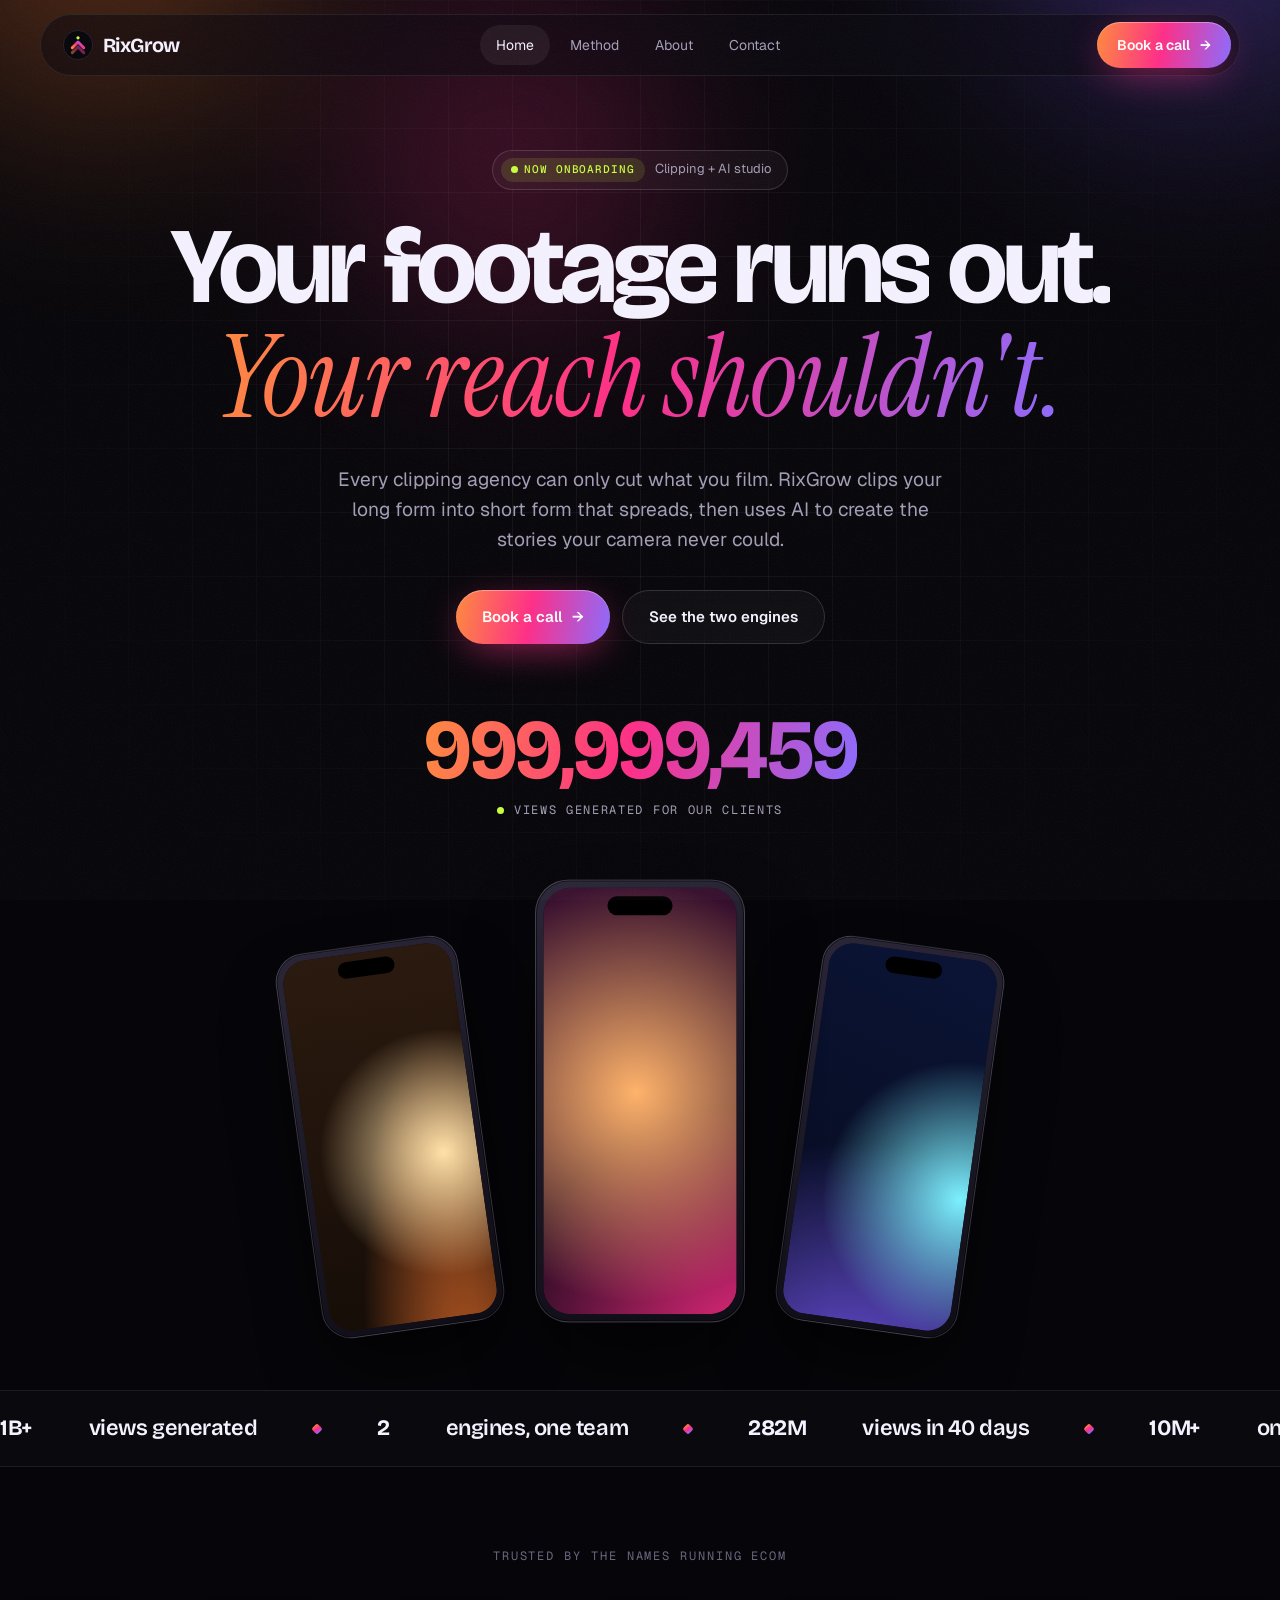
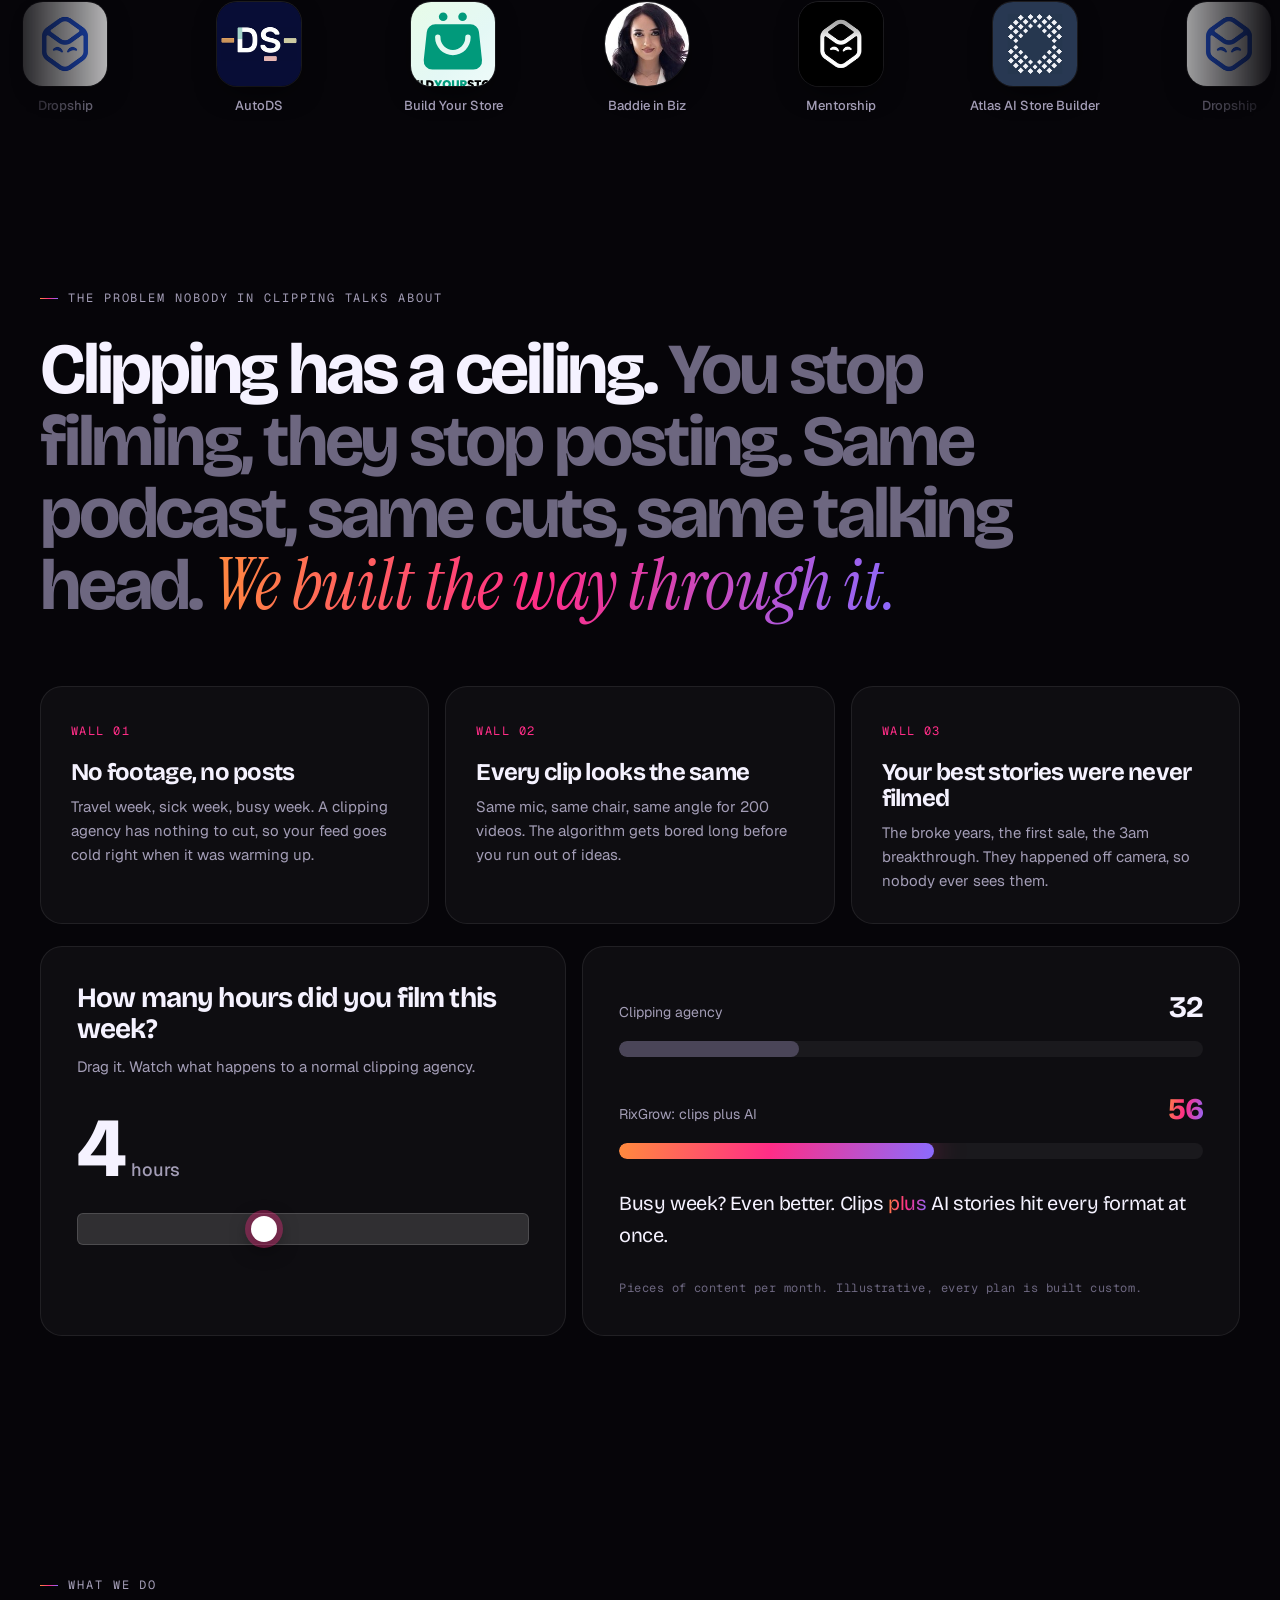
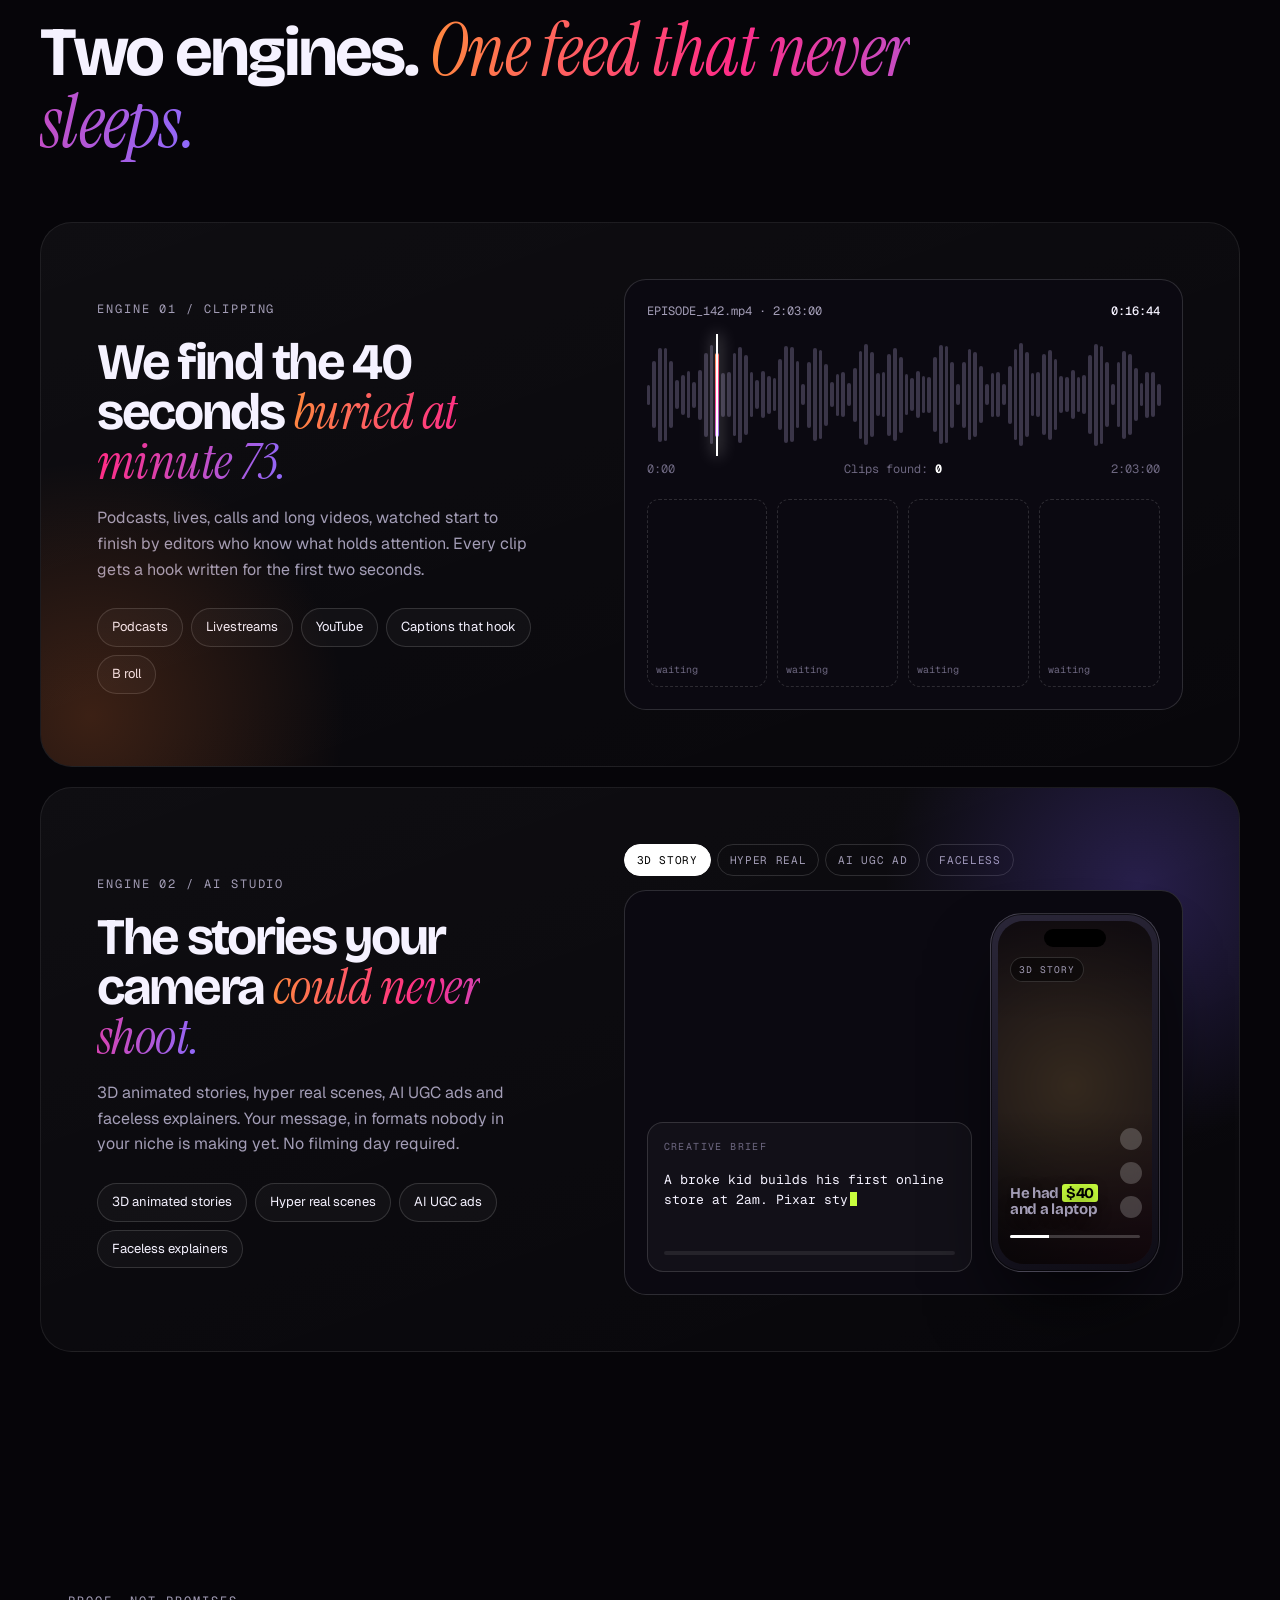
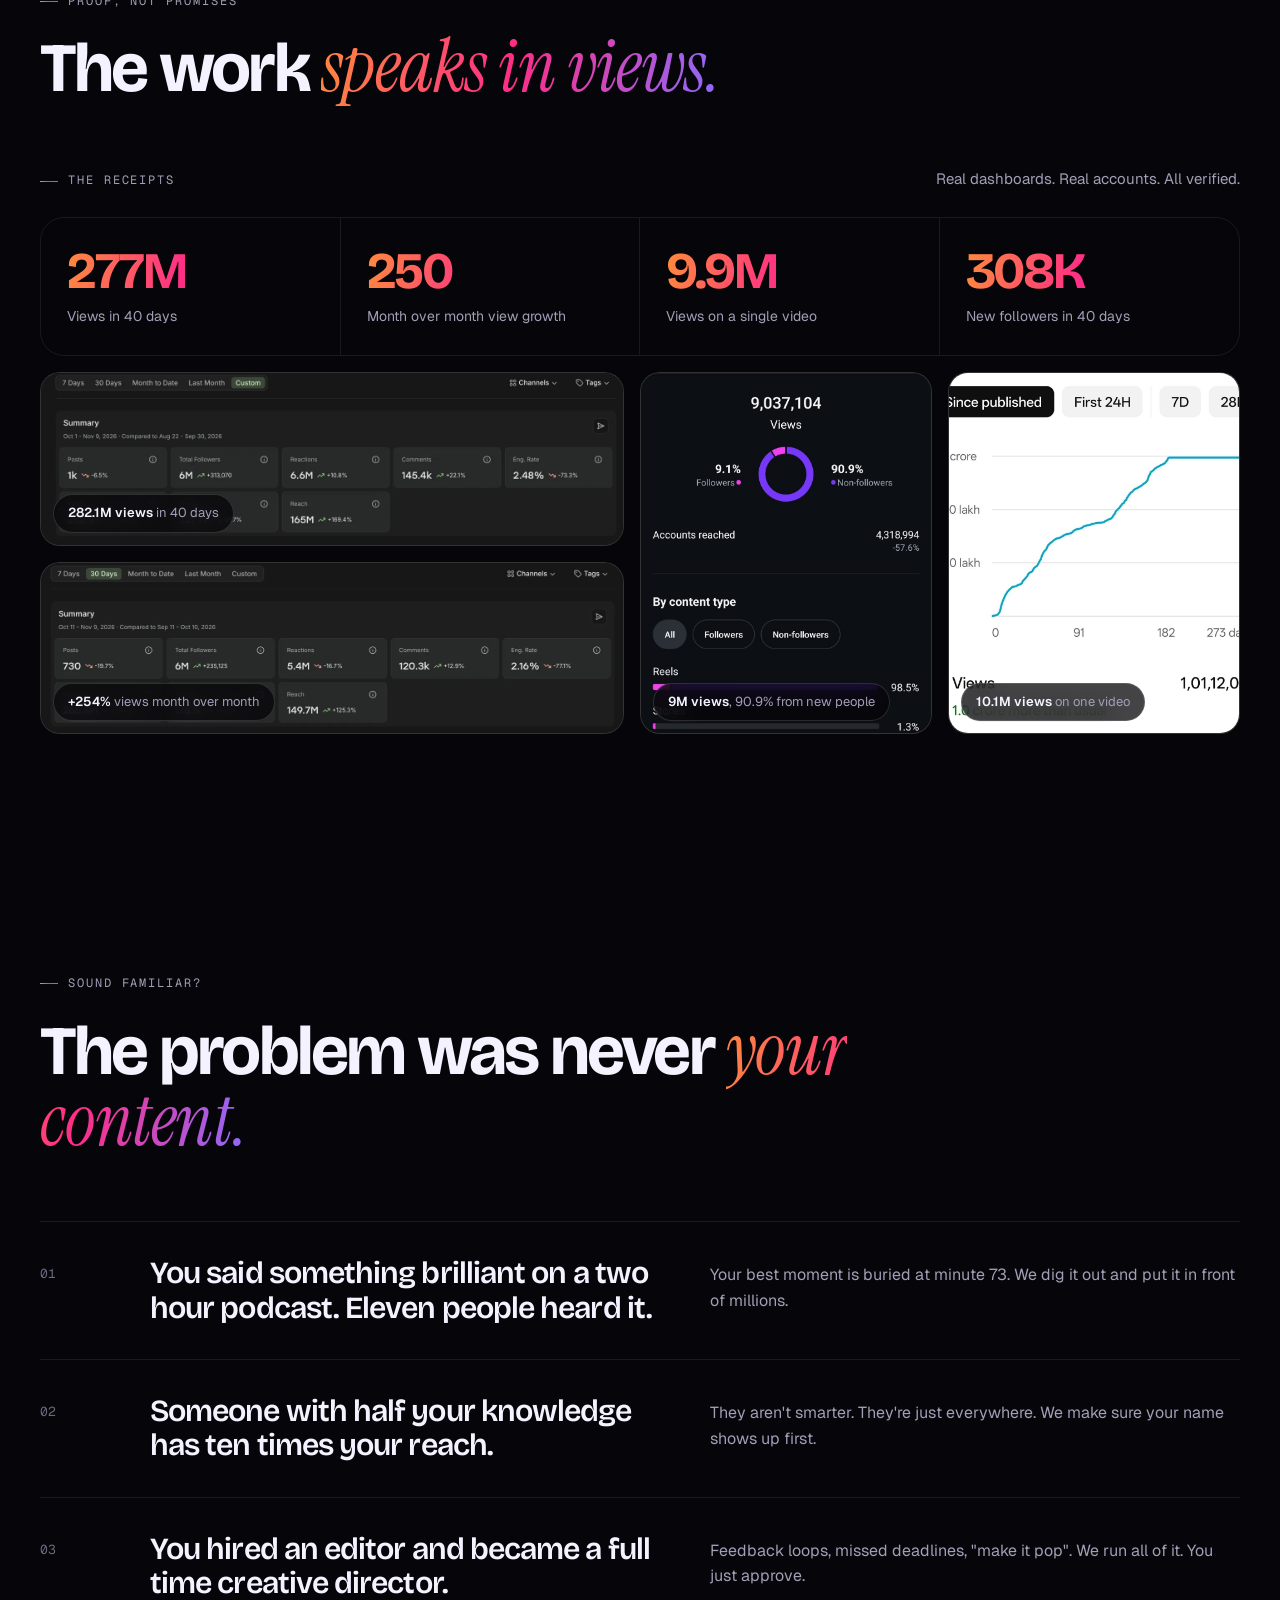
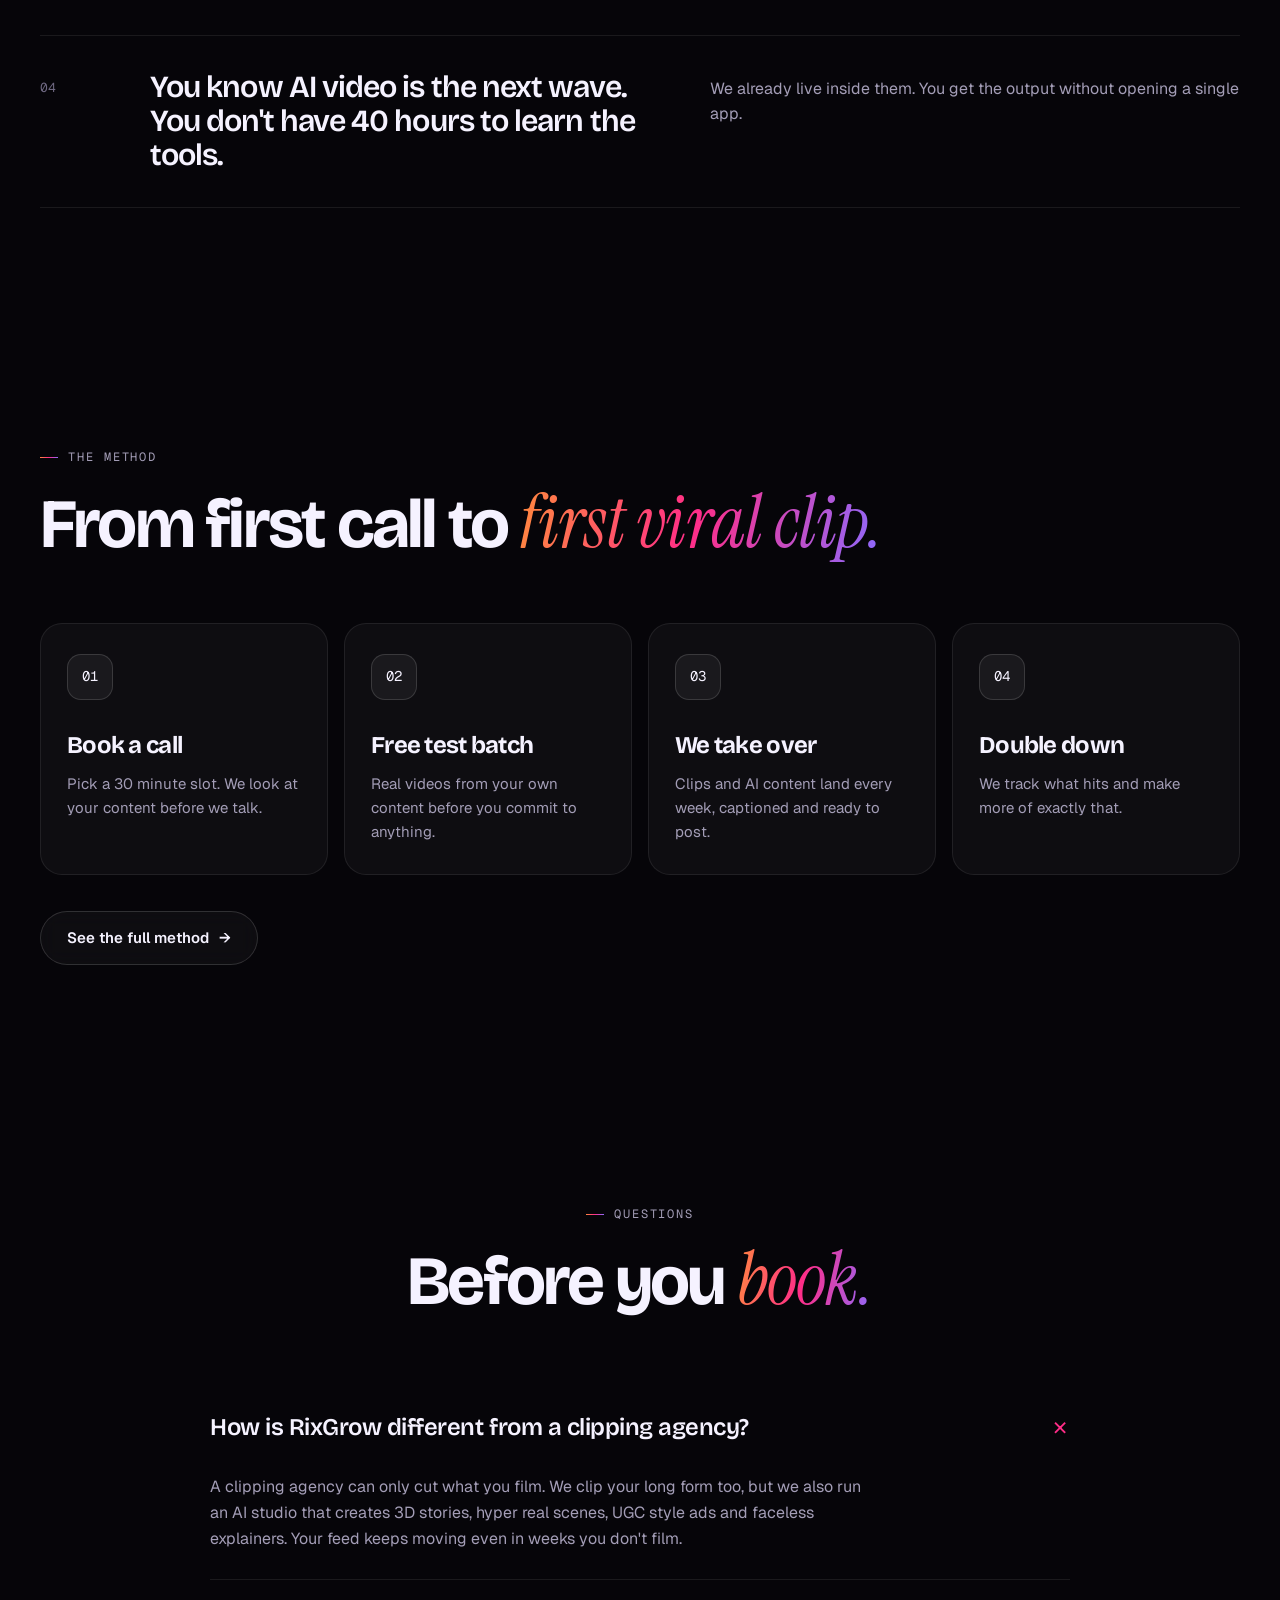
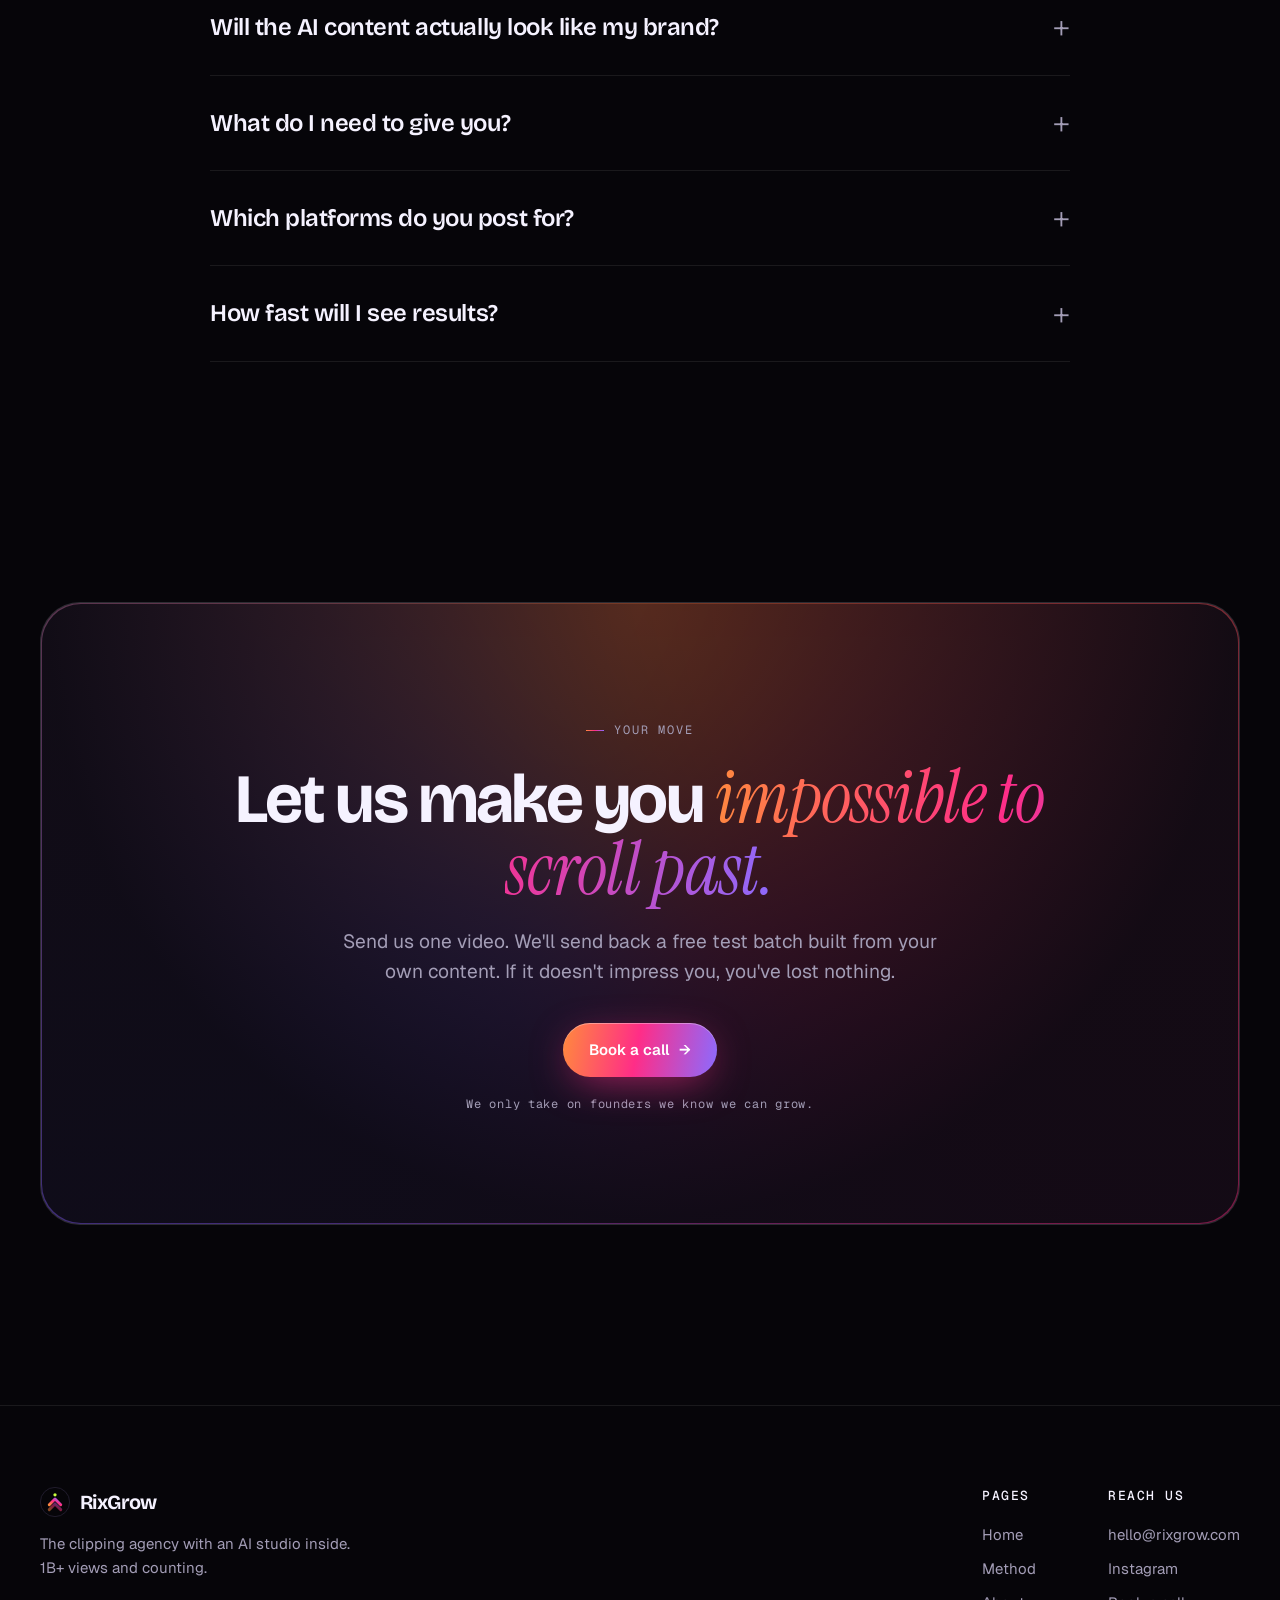
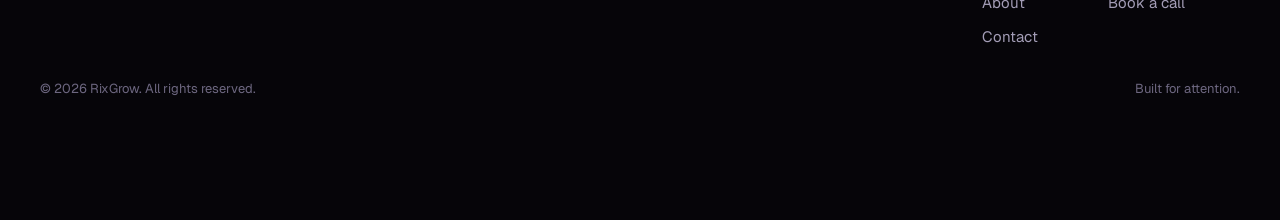
==== commit 4d88bbfc: "Add files via upload" ====
--- a/index.html
+++ b/index.html
@@ -10,7 +10,19 @@
 <link rel="preconnect" href="https://fonts.gstatic.com" crossorigin>
 <link href="https://fonts.googleapis.com/css2?family=Bricolage+Grotesque:opsz,wght@12..96,400..800&family=Geist:wght@300..700&family=Geist+Mono:wght@400;500&family=Instrument+Serif:ital@0;1&display=swap" rel="stylesheet">
 <link rel="stylesheet" href="styles.css?v=9">
+<link rel="icon" type="image/png" sizes="48x48" href="favicon-48.png">
 <link rel="icon" type="image/svg+xml" href="images/logo-mark.svg">
+<link rel="apple-touch-icon" href="apple-touch-icon.png">
+<meta property="og:type" content="website">
+<meta property="og:site_name" content="RixGrow">
+<meta property="og:title" content="RixGrow | The Clipping Agency With an AI Studio Inside">
+<meta property="og:description" content="RixGrow clips your long form into short form that spreads, then uses AI to create the stories your camera never could. 1B+ views generated.">
+<meta property="og:url" content="https://rixgrow.com/">
+<meta property="og:image" content="https://rixgrow.com/og-share.png">
+<meta property="og:image:width" content="1200">
+<meta property="og:image:height" content="630">
+<meta name="twitter:card" content="summary_large_image">
+<meta name="twitter:image" content="https://rixgrow.com/og-share.png">
 </head>
 <body data-page="home">
 <header class="nav"></header>
